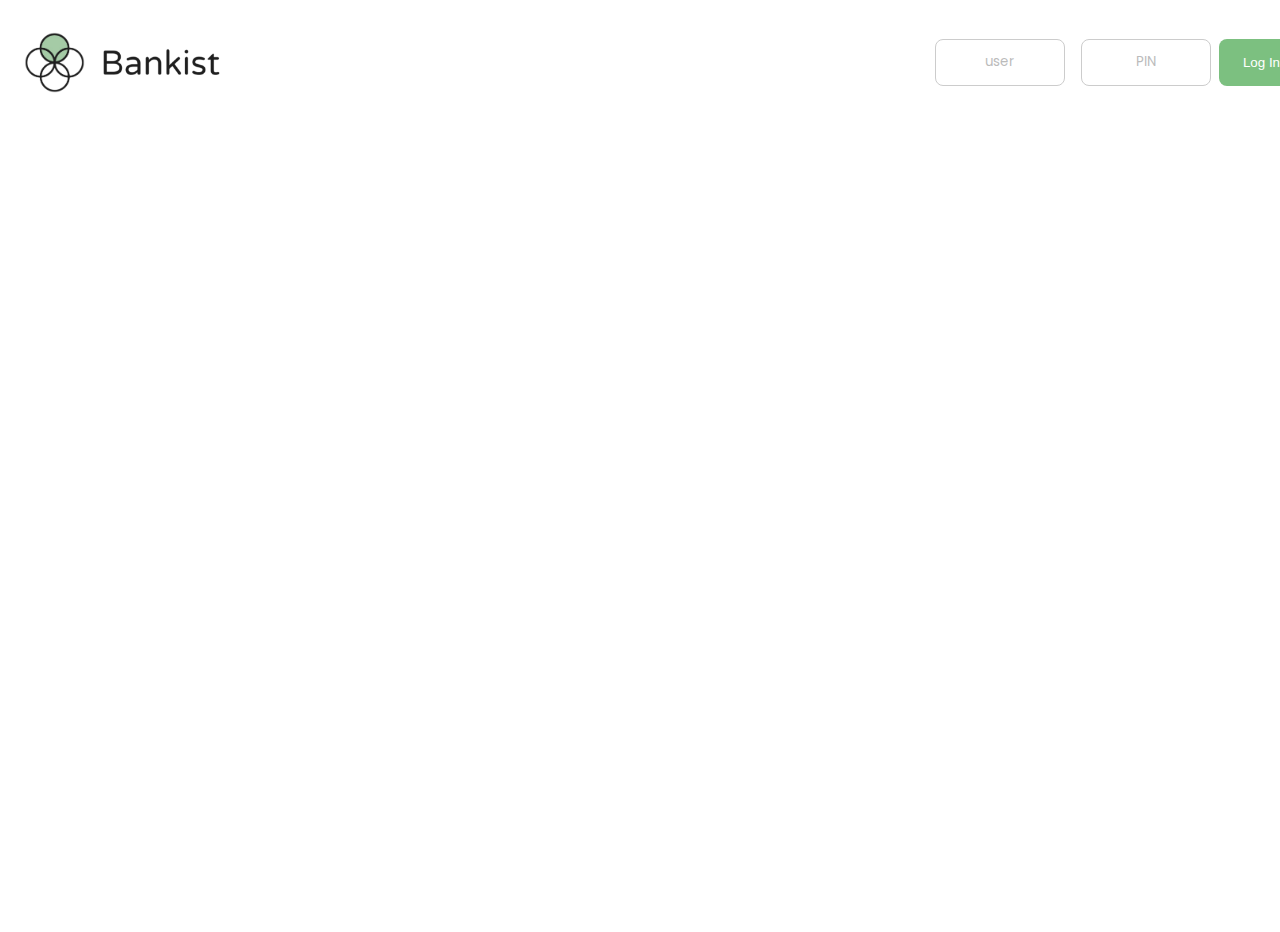
==== index.html @ 5f28fda7 "upload local repository" ====
<!DOCTYPE html>
<html lang="en">

<head>
  <meta charset="UTF-8" />
  <meta name="viewport" content="width=device-width, initial-scale=1.0" />
  <meta http-equiv="X-UA-Compatible" content="ie=edge" />
  <title>Bankist | Log In</title>

  <link rel="shortcut icon" href="./src/img/logo_originals/logo_original_light (2).png" type="image/x-icon">

  <!-- google fonts -->
  <link href="https://fonts.googleapis.com/css?family=Poppins:400,500,600&display=swap" rel="stylesheet" />

  <!-- fontawesome cdn https://cdnjs.com/libraries/font-awesome -->
  <link rel="stylesheet" href="https://cdnjs.cloudflare.com/ajax/libs/font-awesome/6.5.1/css/all.min.css"
    integrity="sha512-DTOQO9RWCH3ppGqcWaEA1BIZOC6xxalwEsw9c2QQeAIftl+Vegovlnee1c9QX4TctnWMn13TZye+giMm8e2LwA=="
    crossorigin="anonymous" referrerpolicy="no-referrer" />

  <link rel="stylesheet" href="./src/css/index.css" />
</head>

<body>
  <!-- TOP NAVIGATION -->
  <nav>
    <div class="logo">
      <img src="./src/img/logo_transparents/logo_transparent_light (2).png" alt="Logo" />
      <img src="./src/img/logo_transparents/logo_transparent_light (3).png" alt="Logo" />
    </div>
    <form class="login">
      <input type="text" placeholder="user" class="login__input login__input--user" />
      <!-- In practice, use type="password" -->
      <input type="password" placeholder="PIN" maxlength="4" class="login__input login__input--pin" />
      <button class="btn btn__login">Log In</button>
      <button class="btn btn__logout login__display">Log Out</button>
    </form>
  </nav>

  <p class="message"></p>

  <main class="app display__hidden">
    <!-- BALANCE -->
    <div class="balance">
      <div>
        <p class="balance__label">Current Balance</p>
        <p class="balance__date">
          As of <span class="date">05/03/2037</span>
        </p>
      </div>
      <p class="balance__value">0000€</p>
    </div>

    <!-- MOVEMENTS -->
    <div class="movements--container">
      <div class="sort">
        <p>Transaction History</p>
        <button class="btn btn__sort"><span>Sort</span><i class="fa-solid fa-up-down"></i></button>
      </div>
      <div class="movements">
        <div class="movements__row">
          <div class="movements__type movements__type--deposit">2 deposit</div>
          <div class="movements__date">3 days ago</div>
          <div class="movements__value">4 000&euro;</div>
        </div>
        <div class="movements__row">
          <div class="movements__type movements__type--withdrawal">
            1 withdrawal
          </div>
          <div class="movements__date">24/01/2037</div>
          <div class="movements__value">-378&euro;</div>
        </div>
      </div>
    </div>

    <!-- SUMMARY -->
    <div class="summary">
      <div class="summary--values">
        <div>
          <p class="summary__label">In</p>
          <p class="summary__value summary__value--in">0000€</p>
        </div>
        <div>
          <p class="summary__label">Out</p>
          <p class="summary__value summary__value--out">0000€</p>
        </div>
        <div>
          <p class="summary__label">Interest</p>
          <p class="summary__value summary__value--interest">0000€</p>
        </div>
      </div>
    </div>

    <div class="operations--container">
      <!-- OPERATION: TRANSFERS -->
      <div class="operation operation--transfer">
        <h2>Transfer Money</h2>
        <form class="form form--transfer">
          <input type="text" class="form__input form__input--to" />
          <input type="number" class="form__input form__input--amount" />
          <button class="form__btn form__btn--transfer">&rarr;</button>
          <label class="form__label">Transfer To</label>
          <label class="form__label">Amount</label>
        </form>
      </div>

      <!-- OPERATION: LOAN -->
      <div class="operation operation--loan">
        <h2>Request a Loan</h2>
        <form class="form form--loan">
          <input type="number" class="form__input form__input--loan-amount" />
          <button class="form__btn form__btn--loan">&rarr;</button>
          <label class="form__label form__label--loan">Amount</label>
        </form>
      </div>

      <!-- OPERATION: CLOSE -->
      <div class="operation operation--close">
        <h2>Close Account</h2>
        <form class="form form--close">
          <input type="text" class="form__input form__input--user" />
          <input type="password" maxlength="6" class="form__input form__input--pin" />
          <button class="form__btn form__btn--close">&rarr;</button>
          <label class="form__label">Confirm User</label>
          <label class="form__label">Confirm PIN</label>
        </form>
      </div>

    </div>
    <!-- LOGOUT TIMER -->
    <p class="logout-timer">
      <i class="fa-regular fa-clock"></i>
      You will be logged out in <span class="timer">05:00</span>
    </p>
  </main>

  <script src="./src/pages/app/index.js"></script>
</body>

</html>
---- src/css/index.css ----
/*
 * Use this CSS to learn some intersting techniques,
 * in case you're wondering how I built the UI.
 * Have fun! 😁
 */

:root {
	--color-primary: hsl(123, 35%, 62%);
	--color-secondary: hsl(158, 32%, 58%);
	--color-tertiary: hsl(205, 56%, 58%);
	--color-primary-darker: hsl(160, 35%, 40%);
	--color-secondary-darker: hsl(158, 42%, 48%);
	--color-tertiary-darker: hsl(205, 56%, 46%);
	--color-danger: hsl(355, 60%, 48%);
	--color-text: hsl(0, 0%, 15%);
	--color-text-muted: hsl(0, 0%, 55%);
}

* {
	margin: 0;
	padding: 0;
	box-sizing: content-box;
}

body {
	height: 100vh;
	width: 100vw;
	padding: 1rem 1.5rem;
	display: flex;
	flex-direction: column;
	align-items: center;
	background-color: #fff;
	font-family: "Poppins", sans-serif;
	color: var(--color-text);
}

nav {
	width: 100%;
	max-width: 1440px;
	display: flex;
	justify-content: space-between;
	align-items: center;
	padding: 1rem 0;
}

.logo {
	display: flex;
	align-items: center;
}

.logo img:first-of-type {
	height: clamp(3rem, 10vw, 3.8rem);
	margin-right: 1rem;
}

.logo img:last-of-type {
	display: none;
}

@media only screen and (min-width: 1024px) {
	.logo img:last-of-type {
		display: block;
		height: clamp(1.5rem, 8vw, 1.8rem);
	}
}

.message {
	margin-top: 1rem;
	font-weight: 500;
}

.login {
	display: flex;
}

.login__input {
	width: clamp(8rem, 10vw, 20rem);
	margin: 0rem 0.5rem;
	border: 1px solid hsl(0, 0%, 80%);
	border-radius: 8px;
	text-align: center;
	font-family: inherit;
	color: inherit;
}

.login__input:focus {
	outline: none;
	border: 2px solid hsl(0, 0%, 55%);
}

.login__input::placeholder {
	color: #bbb;
}

.btn__login,
.btn__logout {
	width: fit-content;
	text-wrap: nowrap;
	padding: 1rem 1.5rem;
	border: none;
	border-radius: 8px;
	font-weight: 500;
	color: #fff;
	cursor: pointer;
	transition: all 0.3s;
}

.btn__login {
	background-color: var(--color-primary);
}

.btn__login:hover {
	background-color: var(--color-primary-darker);
}

.btn__logout {
	background-color: transparent;
	color: var(--color-text);
	margin-right: -1rem;
}

.btn__logout:hover {
	color: var(--color-primary-darker);
}

.login__display {
	display: none;
}

/* MAIN */
.app {
	display: grid;
	grid-template-columns: 3fr 2fr;
	grid-template-rows: repeat(3, auto) auto;
	gap: 2rem;
	width: 100%;
	max-width: 1440px;
	margin: 2rem 0;
	transition: all 0.5s;
}

@media screen and (max-width: 425px) {
	.app {
		display: flex;
		flex-direction: column;
		width: 100%;
	}
}

.display__hidden {
	display: none;
}

.balance {
	display: flex;
	justify-content: space-between;
	grid-column: 1 / span 2;
	margin-bottom: 1rem;
}

.balance__label {
	font-size: 1.35rem;
	font-weight: 500;
}

.balance__date {
	margin-top: 0.5rem;
	font-size: 0.8rem;
	color: var(--color-text-muted);
}

.balance__value {
	font-size: 1.35rem;
	line-height: 5rem;
	font-weight: 500;
}

/* MOVEMENTS */
.sort {
	display: flex;
	align-items: center;
	justify-content: space-between;
	margin-bottom: 1rem;
}

.btn__sort {
	color: var(--color-text);
	background-color: transparent;
}

.btn__sort:hover {
	color: var(--color-primary-darker);
}

.movements {
	background-color: #fbfbfd;
	max-height: 60vh;
	overflow-y: scroll;
}

.movements__row {
	padding-inline: 0 2rem;
	padding-block: 1.5rem;
	display: flex;
	align-items: center;
	border-bottom: 1px solid #ededed;
}

.movements__index {
	text-transform: uppercase;
	font-weight: 500;
	margin-right: 1rem;
}

.movements__type {
	text-transform: uppercase;
	font-size: 0.9rem;
	text-align: center;
	color: #fff;
	border-radius: 8px;
	min-width: 8rem;
}

.movements__date {
	font-size: 0.8rem;
	font-weight: 400;
	padding: 0rem 1rem;
	color: var(--color-text-muted);
}

.movements__type--deposit {
	background-image: linear-gradient(to right, var(--color-primary), var(--color-secondary-darker) 85%);
}

.movements__type--withdrawal {
	background-image: linear-gradient(to right, var(--color-tertiary) 25%, var(--color-tertiary-darker));
}

.movements__value {
	margin-left: auto;
}

/* SUMMARY */
.summary {
	grid-row: 3 / 6;
}

.summary--values {
	display: flex;
	justify-content: space-between;
}

.summary__label {
	font-weight: 500;
	text-transform: uppercase;
	margin-right: 0.8rem;
}

.summary__value {
	margin-right: 2rem;
}

.summary__value--in,
.summary__value--interest {
	color: var(--color-primary-darker);
}

.summary__value--out {
	color: var(--color-tertiary-darker);
}

.btn__sort {
	border: none;
	font-weight: 500;
	cursor: pointer;
	text-wrap: nowrap;
	height: 100%;
	display: flex;
	margin-right: 3rem;
	gap: 0.5rem;
}

/* OPERATIONS */
.operation {
	margin: 1rem 0;
	border-radius: 16px;
	padding: 1rem;
	color: #fff;
}

.operation--transfer {
	background-image: linear-gradient(to top left, var(--color-primary-darker) 35%, var(--color-primary));
}

.operation--loan {
	background-image: linear-gradient(to top left, var(--color-secondary-darker) 5%, var(--color-primary-darker) 75%);
}

.operation--close {
	background-color: #fbfbfd;
	border: 1px solid hsl(0, 0%, 85%);
	color: var(--color-text);
}

h2 {
	margin-bottom: 1.5rem;
	font-weight: 600;
}

.form {
	display: grid;
	gap: 0.5rem;
}

.form.form--transfer,
.form.form--close {
	grid-template-columns: 3fr 3fr 1fr;
}

/* Exceptions for interest */
.form.form--loan {
	display: grid;
	grid-template-columns: 6fr 1fr;
	gap: 0.5rem;
}
/* End exceptions */

.form__input {
	/* substract the padding from the total width */
	width: calc(100% - 2rem);
	border: none;
	background-color: rgba(225, 225, 225, 0.35);
	font-family: inherit;
	text-align: center;
	color: var(--color-text);
	padding: 0.5rem 1rem;
	border-radius: 8px;
	transition: all 0.3s;
}

.form__input:focus {
	outline: none;
	background-color: hsla(0, 0%, 100%, 0.8);
}

.form__btn {
	border: none;
	border-radius: 8px;
	background-color: hsl(0, 0%, 100%);
	cursor: pointer;
	transition: all 0.3s;
}

.form__btn:focus,
.form__btn:hover {
	outline: none;
	background-color: hsl(0, 0%, 100%);
	color: #438973;
}

.form__btn--close {
	background-color: hsl(0, 0%, 92%);
}

.form__btn--close:hover {
	border: 1px solid var(--color-danger);
	background-color: var(--color-danger);
	color: #f1f1f1;
}

.logout-timer {
	height: max-content;
	text-align: end;
	font-size: 0.8rem;
	color: var(--color-text-muted);
}

.timer {
	font-weight: 600;
}
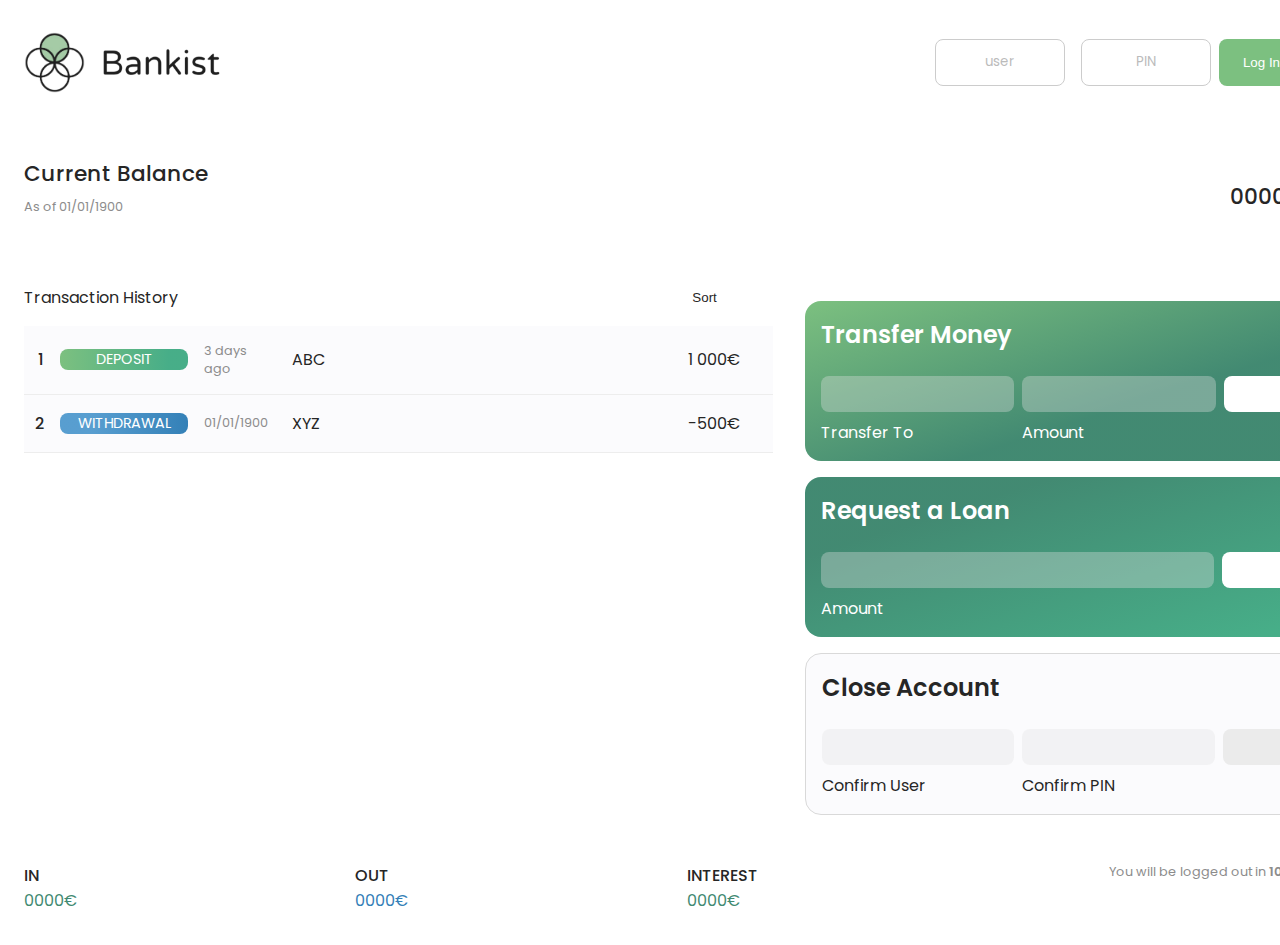
==== commit ef79dc74: "add descriptions to the transactions/movements list" ====
--- a/index.html
+++ b/index.html
@@ -38,13 +38,14 @@
 
   <p class="message"></p>
 
-  <main class="app display__hidden">
+  <main class="app">
+    <!-- <main class="app display__hidden"> -->
     <!-- BALANCE -->
     <div class="balance">
       <div>
         <p class="balance__label">Current Balance</p>
         <p class="balance__date">
-          As of <span class="date">05/03/2037</span>
+          As of <span class="date">01/01/1900</span>
         </p>
       </div>
       <p class="balance__value">0000€</p>
@@ -58,16 +59,20 @@
       </div>
       <div class="movements">
         <div class="movements__row">
-          <div class="movements__type movements__type--deposit">2 deposit</div>
+          <div class="movements__index"><span>1</span></div>
+          <div class="movements__type movements__type--deposit">deposit</div>
           <div class="movements__date">3 days ago</div>
-          <div class="movements__value">4 000&euro;</div>
+          <div class="movements__description">ABC</div>
+          <div class="movements__value">1 000&euro;</div>
         </div>
         <div class="movements__row">
+          <div class="movements__index"><span>2</span></div>
           <div class="movements__type movements__type--withdrawal">
-            1 withdrawal
+            withdrawal
           </div>
-          <div class="movements__date">24/01/2037</div>
-          <div class="movements__value">-378&euro;</div>
+          <div class="movements__date">01/01/1900</div>
+          <div class="movements__description">XYZ</div>
+          <div class="movements__value">-500&euro;</div>
         </div>
       </div>
     </div>
@@ -97,7 +102,7 @@
         <form class="form form--transfer">
           <input type="text" class="form__input form__input--to" />
           <input type="number" class="form__input form__input--amount" />
-          <button class="form__btn form__btn--transfer">&rarr;</button>
+          <button class="form__btn form__btn--transfer"><i class="fa-solid fa-right-long"></i></button>
           <label class="form__label">Transfer To</label>
           <label class="form__label">Amount</label>
         </form>
@@ -108,7 +113,7 @@
         <h2>Request a Loan</h2>
         <form class="form form--loan">
           <input type="number" class="form__input form__input--loan-amount" />
-          <button class="form__btn form__btn--loan">&rarr;</button>
+          <button class="form__btn form__btn--loan"><i class="fa-solid fa-right-long"></i></button>
           <label class="form__label form__label--loan">Amount</label>
         </form>
       </div>
@@ -119,7 +124,7 @@
         <form class="form form--close">
           <input type="text" class="form__input form__input--user" />
           <input type="password" maxlength="6" class="form__input form__input--pin" />
-          <button class="form__btn form__btn--close">&rarr;</button>
+          <button class="form__btn form__btn--close"><i class="fa-solid fa-right-long"></i></button>
           <label class="form__label">Confirm User</label>
           <label class="form__label">Confirm PIN</label>
         </form>
@@ -129,7 +134,7 @@
     <!-- LOGOUT TIMER -->
     <p class="logout-timer">
       <i class="fa-regular fa-clock"></i>
-      You will be logged out in <span class="timer">05:00</span>
+      You will be logged out in <span class="timer">10:00</span>
     </p>
   </main>
 
--- a/src/css/index.css
+++ b/src/css/index.css
@@ -200,16 +200,19 @@
 
 .movements__row {
 	padding-inline: 0 2rem;
-	padding-block: 1.5rem;
-	display: flex;
-	align-items: center;
+	padding-block: 1rem;
+	display: flex;
+	align-items: center;
+	justify-content: space-between;
 	border-bottom: 1px solid #ededed;
 }
 
 .movements__index {
 	text-transform: uppercase;
 	font-weight: 500;
-	margin-right: 1rem;
+	width: 2rem;
+	text-align: center;
+	margin-right: 0.25rem;
 }
 
 .movements__type {
@@ -225,6 +228,7 @@
 	font-size: 0.8rem;
 	font-weight: 400;
 	padding: 0rem 1rem;
+	width: 4.5rem;
 	color: var(--color-text-muted);
 }
 
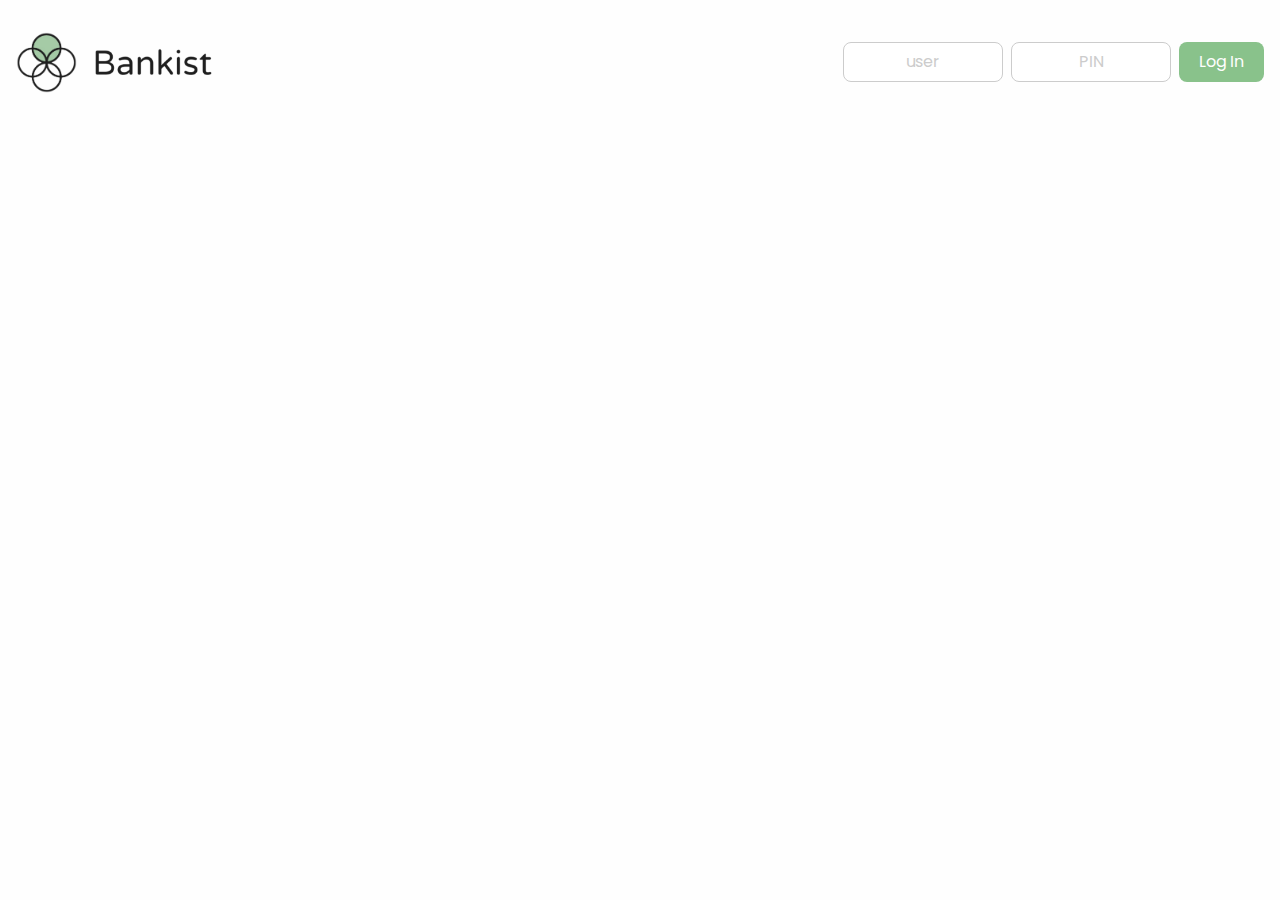
==== commit b057531c: "add responsive design and make small ui changes" ====
--- a/index.html
+++ b/index.html
@@ -17,6 +17,8 @@
     integrity="sha512-DTOQO9RWCH3ppGqcWaEA1BIZOC6xxalwEsw9c2QQeAIftl+Vegovlnee1c9QX4TctnWMn13TZye+giMm8e2LwA=="
     crossorigin="anonymous" referrerpolicy="no-referrer" />
 
+  <link rel="stylesheet" href="./src/css/css_reset.css">
+
   <link rel="stylesheet" href="./src/css/index.css" />
 </head>
 
@@ -24,6 +26,7 @@
   <!-- TOP NAVIGATION -->
   <nav>
     <div class="logo">
+      <img src="./src/img/logo_transparents/logo_transparent_light (1).png" alt="Logo" />
       <img src="./src/img/logo_transparents/logo_transparent_light (2).png" alt="Logo" />
       <img src="./src/img/logo_transparents/logo_transparent_light (3).png" alt="Logo" />
     </div>
@@ -32,14 +35,13 @@
       <!-- In practice, use type="password" -->
       <input type="password" placeholder="PIN" maxlength="4" class="login__input login__input--pin" />
       <button class="btn btn__login">Log In</button>
-      <button class="btn btn__logout login__display">Log Out</button>
+      <button class="btn btn__logout display__hidden">Log Out</button>
     </form>
   </nav>
 
   <p class="message"></p>
 
-  <main class="app">
-    <!-- <main class="app display__hidden"> -->
+  <main class="app display__hidden">
     <!-- BALANCE -->
     <div class="balance">
       <div>
@@ -60,19 +62,21 @@
       <div class="movements">
         <div class="movements__row">
           <div class="movements__index"><span>1</span></div>
-          <div class="movements__type movements__type--deposit">deposit</div>
-          <div class="movements__date">3 days ago</div>
-          <div class="movements__description">ABC</div>
-          <div class="movements__value">1 000&euro;</div>
+          <div class="movements__type movements__type--deposit">+</div>
+          <div>
+            <div class="movements__date">3 days ago</div>
+            <div class="movements__description">ABC</div>
+          </div>
+          <div class="movements__value">1 000 &euro;</div>
         </div>
         <div class="movements__row">
           <div class="movements__index"><span>2</span></div>
-          <div class="movements__type movements__type--withdrawal">
-            withdrawal
+          <div class="movements__type movements__type--withdrawal">-</div>
+          <div>
+            <div class="movements__date">01/01/1900</div>
+            <div class="movements__description">XYZ</div>
           </div>
-          <div class="movements__date">01/01/1900</div>
-          <div class="movements__description">XYZ</div>
-          <div class="movements__value">-500&euro;</div>
+          <div class="movements__value">-500 &euro;</div>
         </div>
       </div>
     </div>
@@ -95,42 +99,44 @@
       </div>
     </div>
 
+    <!-- OPERATIONS -->
     <div class="operations--container">
       <!-- OPERATION: TRANSFERS -->
       <div class="operation operation--transfer">
-        <h2>Transfer Money</h2>
+        <h3>Transfer Money</h3>
         <form class="form form--transfer">
+          <label class="form__label">Transfer To</label>
           <input type="text" class="form__input form__input--to" />
+          <label class="form__label">Amount</label>
           <input type="number" class="form__input form__input--amount" />
           <button class="form__btn form__btn--transfer"><i class="fa-solid fa-right-long"></i></button>
-          <label class="form__label">Transfer To</label>
-          <label class="form__label">Amount</label>
         </form>
       </div>
 
       <!-- OPERATION: LOAN -->
       <div class="operation operation--loan">
-        <h2>Request a Loan</h2>
+        <h3>Request a Loan</h3>
         <form class="form form--loan">
+          <label class="form__label form__label--loan">Amount</label>
           <input type="number" class="form__input form__input--loan-amount" />
           <button class="form__btn form__btn--loan"><i class="fa-solid fa-right-long"></i></button>
-          <label class="form__label form__label--loan">Amount</label>
         </form>
       </div>
 
       <!-- OPERATION: CLOSE -->
       <div class="operation operation--close">
-        <h2>Close Account</h2>
+        <h3>Close Account</h3>
         <form class="form form--close">
+          <label class="form__label">Confirm User</label>
           <input type="text" class="form__input form__input--user" />
+          <label class="form__label">Confirm PIN</label>
           <input type="password" maxlength="6" class="form__input form__input--pin" />
           <button class="form__btn form__btn--close"><i class="fa-solid fa-right-long"></i></button>
-          <label class="form__label">Confirm User</label>
-          <label class="form__label">Confirm PIN</label>
         </form>
       </div>
 
     </div>
+
     <!-- LOGOUT TIMER -->
     <p class="logout-timer">
       <i class="fa-regular fa-clock"></i>
--- a/src/css/index.css
+++ b/src/css/index.css
@@ -5,33 +5,27 @@
  */
 
 :root {
-	--color-primary: hsl(123, 35%, 62%);
-	--color-secondary: hsl(158, 32%, 58%);
-	--color-tertiary: hsl(205, 56%, 58%);
-	--color-primary-darker: hsl(160, 35%, 40%);
-	--color-secondary-darker: hsl(158, 42%, 48%);
-	--color-tertiary-darker: hsl(205, 56%, 46%);
-	--color-danger: hsl(355, 60%, 48%);
+	--color-primary: hsl(122, 32%, 65%);
+	--color-secondary: hsl(156, 32%, 58%);
+	--color-primary-darker: hsl(162, 25%, 42%);
+	--color-secondary-darker: hsl(156, 38%, 48%);
+	--color-danger: hsl(352, 46%, 52%);
 	--color-text: hsl(0, 0%, 15%);
 	--color-text-muted: hsl(0, 0%, 55%);
 }
 
-* {
-	margin: 0;
-	padding: 0;
-	box-sizing: content-box;
-}
 
 body {
 	height: 100vh;
 	width: 100vw;
-	padding: 1rem 1.5rem;
+	padding: 1rem 1rem;
 	display: flex;
 	flex-direction: column;
 	align-items: center;
 	background-color: #fff;
 	font-family: "Poppins", sans-serif;
 	color: var(--color-text);
+	background-color: #fefefe;
 }
 
 nav {
@@ -48,34 +42,26 @@
 	align-items: center;
 }
 
-.logo img:first-of-type {
+.logo img:nth-child(1) {
+	display: none;
+}
+
+.logo img:nth-child(2) {
 	height: clamp(3rem, 10vw, 3.8rem);
 	margin-right: 1rem;
 }
 
-.logo img:last-of-type {
+.logo img:nth-child(3) {
 	display: none;
 }
 
-@media only screen and (min-width: 1024px) {
-	.logo img:last-of-type {
-		display: block;
-		height: clamp(1.5rem, 8vw, 1.8rem);
-	}
-}
-
-.message {
-	margin-top: 1rem;
-	font-weight: 500;
-}
-
 .login {
 	display: flex;
 }
 
 .login__input {
-	width: clamp(8rem, 10vw, 20rem);
-	margin: 0rem 0.5rem;
+	width: clamp(10rem, 10vw, 20rem);
+	margin-right: 0.5rem;
 	border: 1px solid hsl(0, 0%, 80%);
 	border-radius: 8px;
 	text-align: center;
@@ -89,20 +75,19 @@
 }
 
 .login__input::placeholder {
-	color: #bbb;
+	color: hsl(0, 0%, 80%);
 }
 
 .btn__login,
 .btn__logout {
-	width: fit-content;
+	width: 100%;
 	text-wrap: nowrap;
-	padding: 1rem 1.5rem;
+	padding: 0.5rem 1.25rem;
 	border: none;
 	border-radius: 8px;
-	font-weight: 500;
-	color: #fff;
+	color: #fefefe;
 	cursor: pointer;
-	transition: all 0.3s;
+	transition: all 0.3s ease-in-out;
 }
 
 .btn__login {
@@ -123,8 +108,52 @@
 	color: var(--color-primary-darker);
 }
 
-.login__display {
-	display: none;
+.message {
+	margin-top: 1rem;
+	font-weight: 500;
+}
+
+@media only screen and (max-width: 600px) {
+	nav {
+		display: flex;
+		flex-direction: column;
+		align-items: center;
+	}
+
+	.logo img:nth-child(1) {
+		display: block;
+		height: 6.5rem;
+		margin-bottom: 2rem;
+	}
+
+	.logo img:nth-child(2) {
+		display: none;
+	}
+	
+	form {
+		width: 100%;
+		display: flex;
+		gap: 0.75rem;
+		flex-direction: column;
+		align-items: center;
+	}
+
+	.login__input {
+		width: 100%;
+		padding: 0.5rem 0rem;
+		margin: 0;
+	}
+
+	.btn__logout {
+	margin-right: 0rem;
+	}
+}
+
+@media only screen and (min-width: 1024px) {
+	.logo img:last-of-type {
+		display: block;
+		height: clamp(1.5rem, 8vw, 1.8rem);
+	}
 }
 
 /* MAIN */
@@ -139,7 +168,7 @@
 	transition: all 0.5s;
 }
 
-@media screen and (max-width: 425px) {
+@media screen and (max-width: 600px) {
 	.app {
 		display: flex;
 		flex-direction: column;
@@ -159,7 +188,7 @@
 }
 
 .balance__label {
-	font-size: 1.35rem;
+	font-size: 1.2rem;
 	font-weight: 500;
 }
 
@@ -170,8 +199,7 @@
 }
 
 .balance__value {
-	font-size: 1.35rem;
-	line-height: 5rem;
+	font-size: 1.2rem;
 	font-weight: 500;
 }
 
@@ -184,8 +212,12 @@
 }
 
 .btn__sort {
-	color: var(--color-text);
+	border: none;
 	background-color: transparent;
+	display: flex;
+	align-items: center;
+	gap: 0.5rem;
+	cursor: pointer;
 }
 
 .btn__sort:hover {
@@ -193,8 +225,8 @@
 }
 
 .movements {
-	background-color: #fbfbfd;
-	max-height: 60vh;
+	background-color: #fefefe;
+	max-height: 70vh;
 	overflow-y: scroll;
 }
 
@@ -210,6 +242,7 @@
 .movements__index {
 	text-transform: uppercase;
 	font-weight: 500;
+	font-size: 0.9rem;
 	width: 2rem;
 	text-align: center;
 	margin-right: 0.25rem;
@@ -219,29 +252,38 @@
 	text-transform: uppercase;
 	font-size: 0.9rem;
 	text-align: center;
-	color: #fff;
-	border-radius: 8px;
-	min-width: 8rem;
+	color: #fefefe;
+	border-radius: 50%;
+	height: 1.5rem;
+	line-height: 1.5rem;
+	aspect-ratio: 1;
+	margin-right: 1rem;
+}
+
+.movements__type--deposit {
+	background-image: linear-gradient(to right, var(--color-primary), var(--color-primary));
+}
+
+.movements__type--withdrawal {
+	background-image: linear-gradient(to right, var(--color-danger), var(--color-danger));
+	/* background-image: linear-gradient(to right, var(--color-tertiary) 25%, var(--color-tertiary-darker)); */
 }
 
 .movements__date {
 	font-size: 0.8rem;
 	font-weight: 400;
-	padding: 0rem 1rem;
-	width: 4.5rem;
 	color: var(--color-text-muted);
-}
-
-.movements__type--deposit {
-	background-image: linear-gradient(to right, var(--color-primary), var(--color-secondary-darker) 85%);
-}
-
-.movements__type--withdrawal {
-	background-image: linear-gradient(to right, var(--color-tertiary) 25%, var(--color-tertiary-darker));
 }
 
 .movements__value {
 	margin-left: auto;
+	font-weight: 500;
+}
+
+@media screen and (max-width: 600px) {
+	.movements__type {
+		display: none;
+	}
 }
 
 /* SUMMARY */
@@ -270,18 +312,7 @@
 }
 
 .summary__value--out {
-	color: var(--color-tertiary-darker);
-}
-
-.btn__sort {
-	border: none;
-	font-weight: 500;
-	cursor: pointer;
-	text-wrap: nowrap;
-	height: 100%;
-	display: flex;
-	margin-right: 3rem;
-	gap: 0.5rem;
+	color: var(--color-danger);
 }
 
 /* OPERATIONS */
@@ -293,11 +324,11 @@
 }
 
 .operation--transfer {
-	background-image: linear-gradient(to top left, var(--color-primary-darker) 35%, var(--color-primary));
+	background-image: linear-gradient(to top left, var(--color-primary-darker) 35%, var(--color-primary) 100%);
 }
 
 .operation--loan {
-	background-image: linear-gradient(to top left, var(--color-secondary-darker) 5%, var(--color-primary-darker) 75%);
+	background-image: linear-gradient(to top left, var(--color-secondary-darker) 15%, var(--color-primary-darker) 85%);
 }
 
 .operation--close {
@@ -306,8 +337,8 @@
 	color: var(--color-text);
 }
 
-h2 {
-	margin-bottom: 1.5rem;
+h3 {
+	margin-bottom: 1.25rem;
 	font-weight: 600;
 }
 
@@ -318,33 +349,35 @@
 
 .form.form--transfer,
 .form.form--close {
-	grid-template-columns: 3fr 3fr 1fr;
+	grid-template-columns: 1fr 1fr;
+	grid-template-rows: repeat(1fr, 3);
+	/* grid-template-columns: 3fr 3fr 1fr; */
 }
 
 /* Exceptions for interest */
 .form.form--loan {
 	display: grid;
-	grid-template-columns: 6fr 1fr;
+	grid-template-columns: 1fr 1fr;
+	/* grid-template-columns: 6fr 1fr; */
 	gap: 0.5rem;
 }
 /* End exceptions */
 
 .form__input {
 	/* substract the padding from the total width */
-	width: calc(100% - 2rem);
+	/* width: calc(100% - 2rem); */
+	width: 100%;
 	border: none;
-	background-color: rgba(225, 225, 225, 0.35);
+	background-color: rgba(225, 225, 225, 0.75);
 	font-family: inherit;
-	text-align: center;
 	color: var(--color-text);
 	padding: 0.5rem 1rem;
 	border-radius: 8px;
-	transition: all 0.3s;
 }
 
 .form__input:focus {
 	outline: none;
-	background-color: hsla(0, 0%, 100%, 0.8);
+	background-color: hsla(0, 0%, 100%, 1);
 }
 
 .form__btn {
@@ -352,7 +385,8 @@
 	border-radius: 8px;
 	background-color: hsl(0, 0%, 100%);
 	cursor: pointer;
-	transition: all 0.3s;
+	padding: 0.5rem 1rem;
+	grid-column: span 2;
 }
 
 .form__btn:focus,
@@ -367,7 +401,6 @@
 }
 
 .form__btn--close:hover {
-	border: 1px solid var(--color-danger);
 	background-color: var(--color-danger);
 	color: #f1f1f1;
 }
@@ -381,4 +414,4 @@
 
 .timer {
 	font-weight: 600;
-}
+}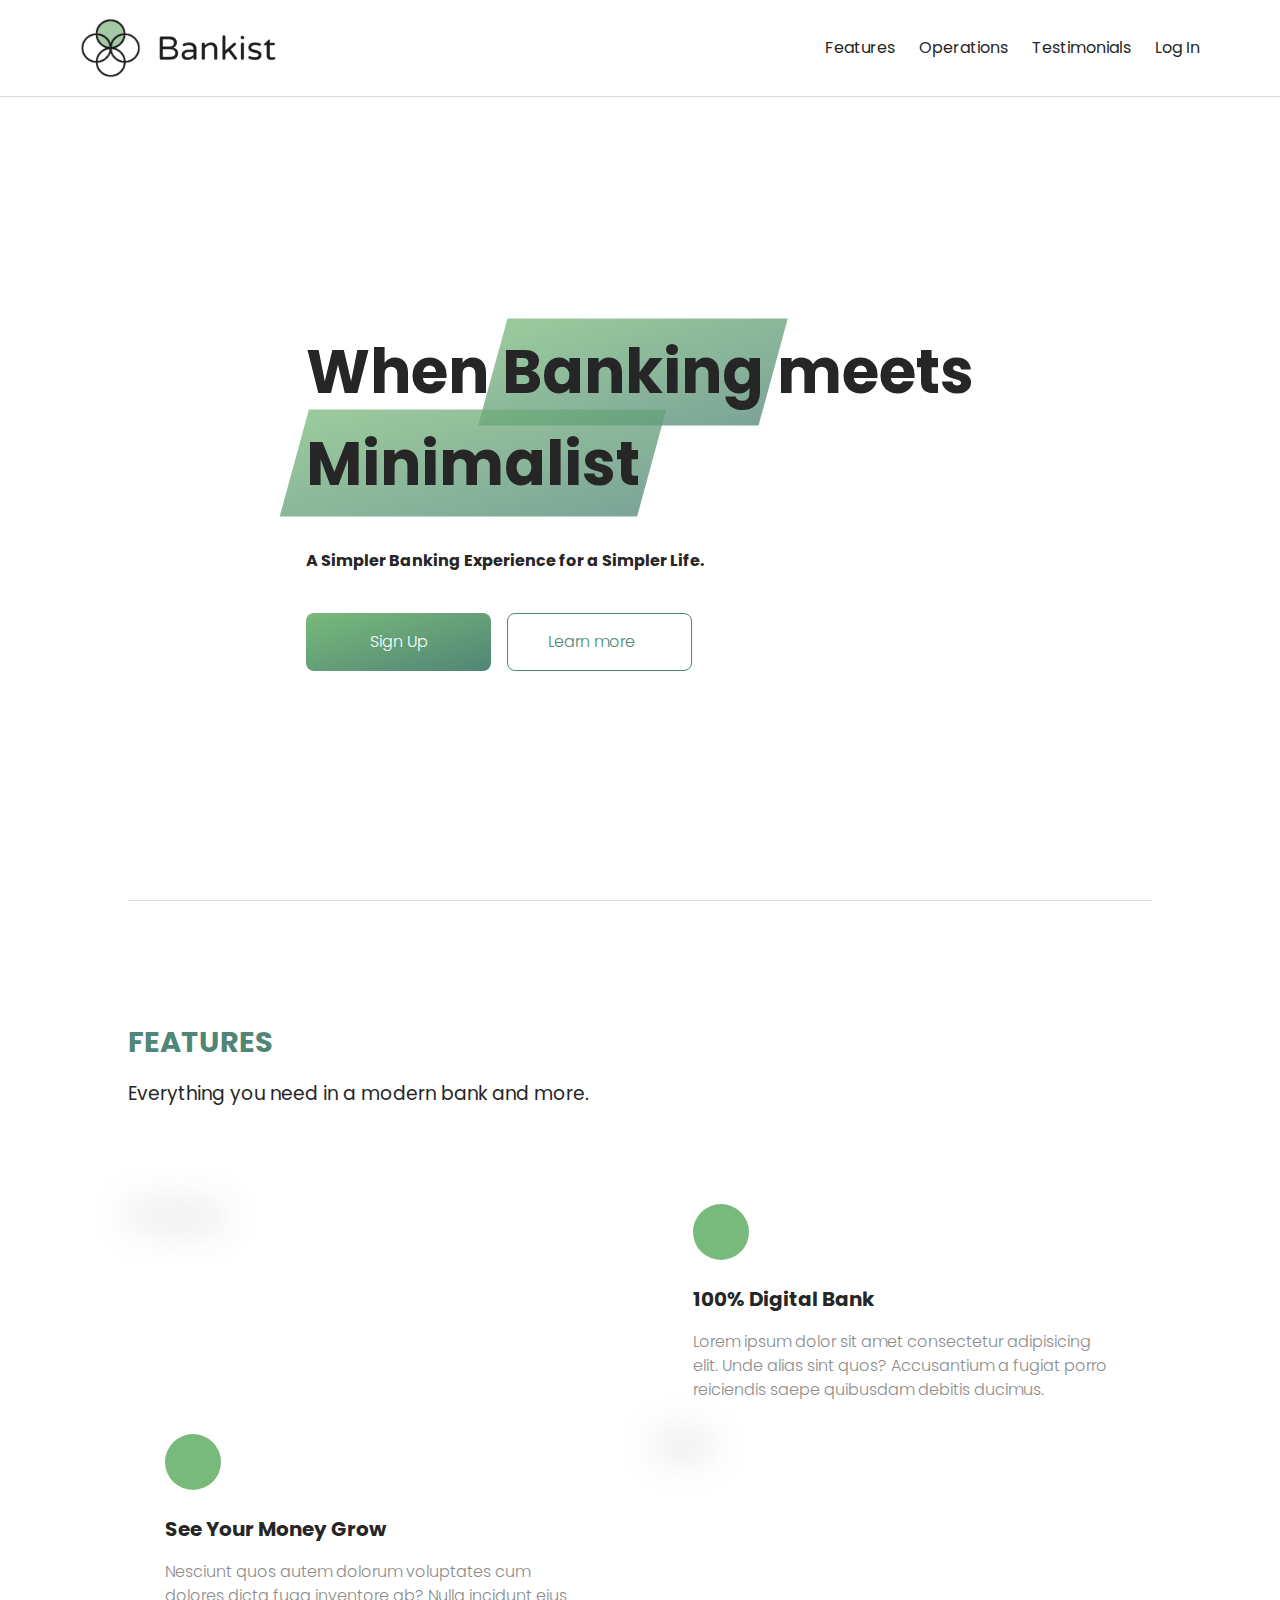
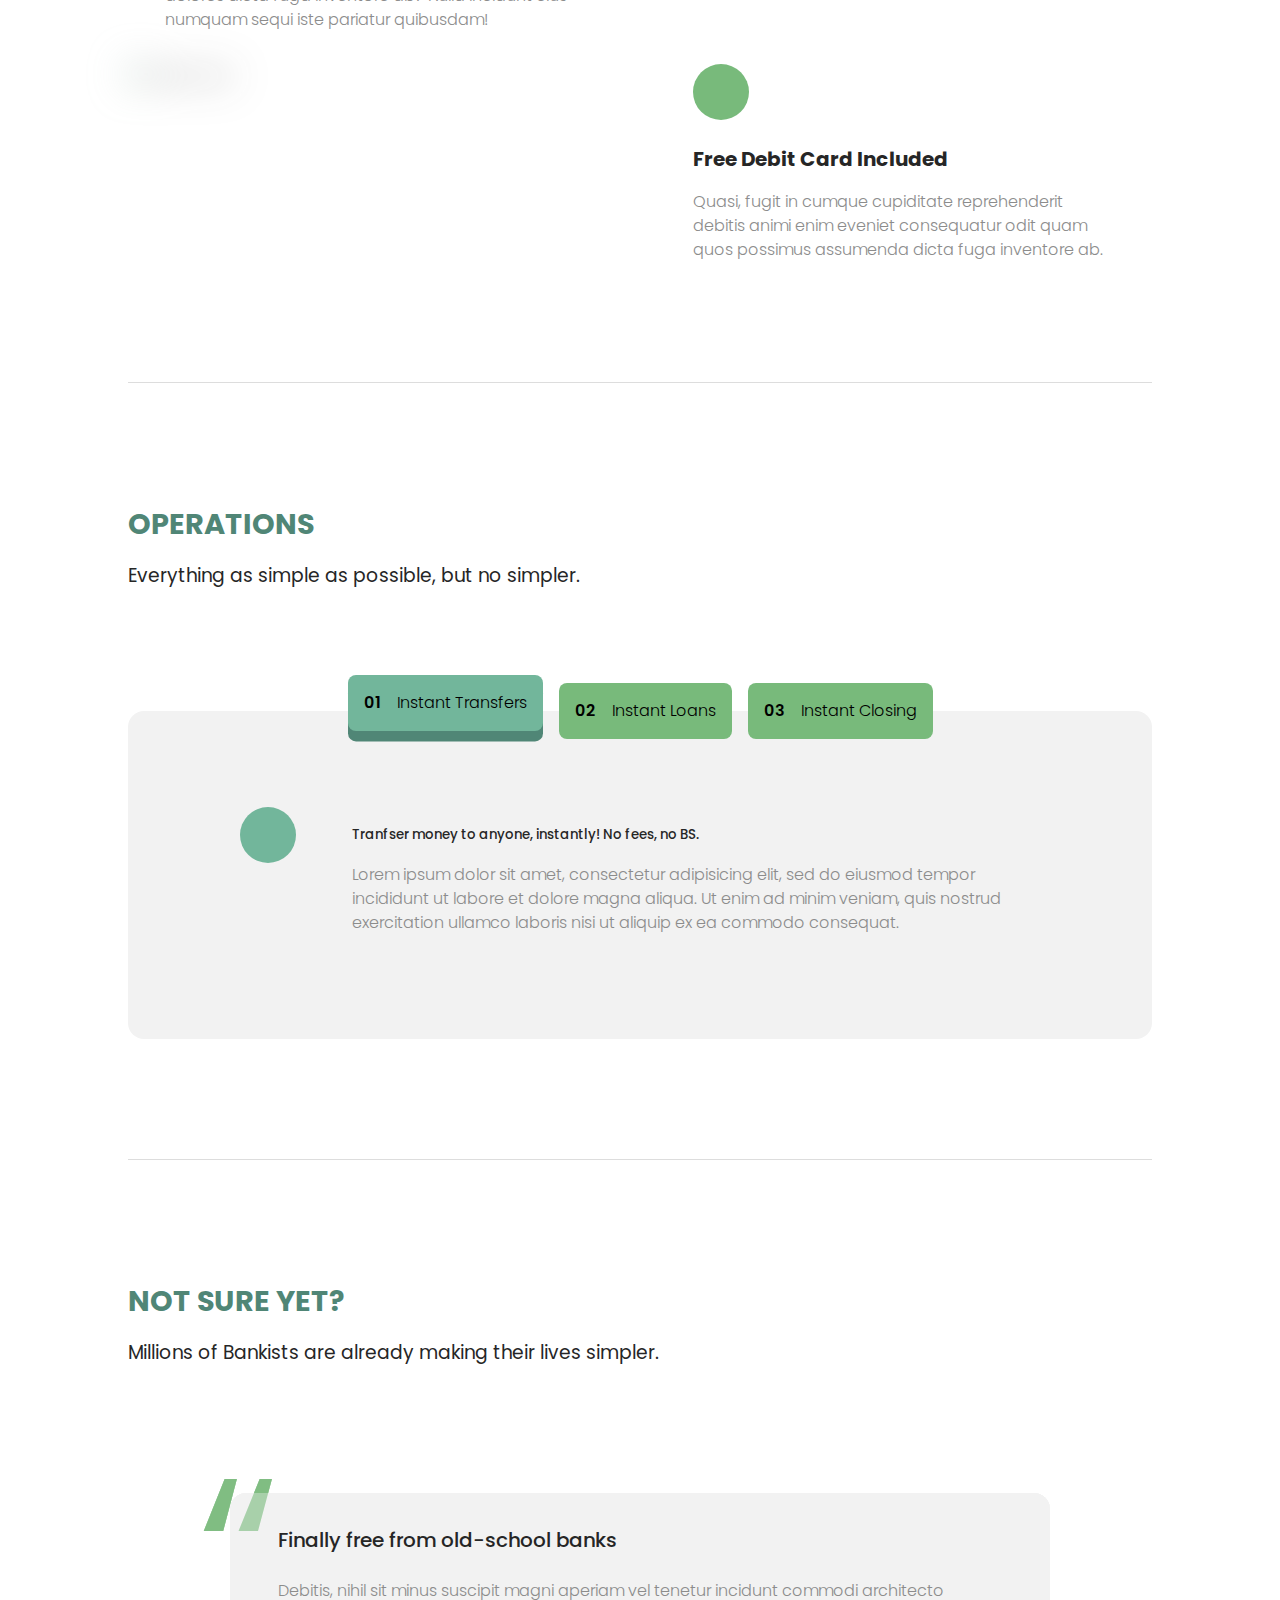
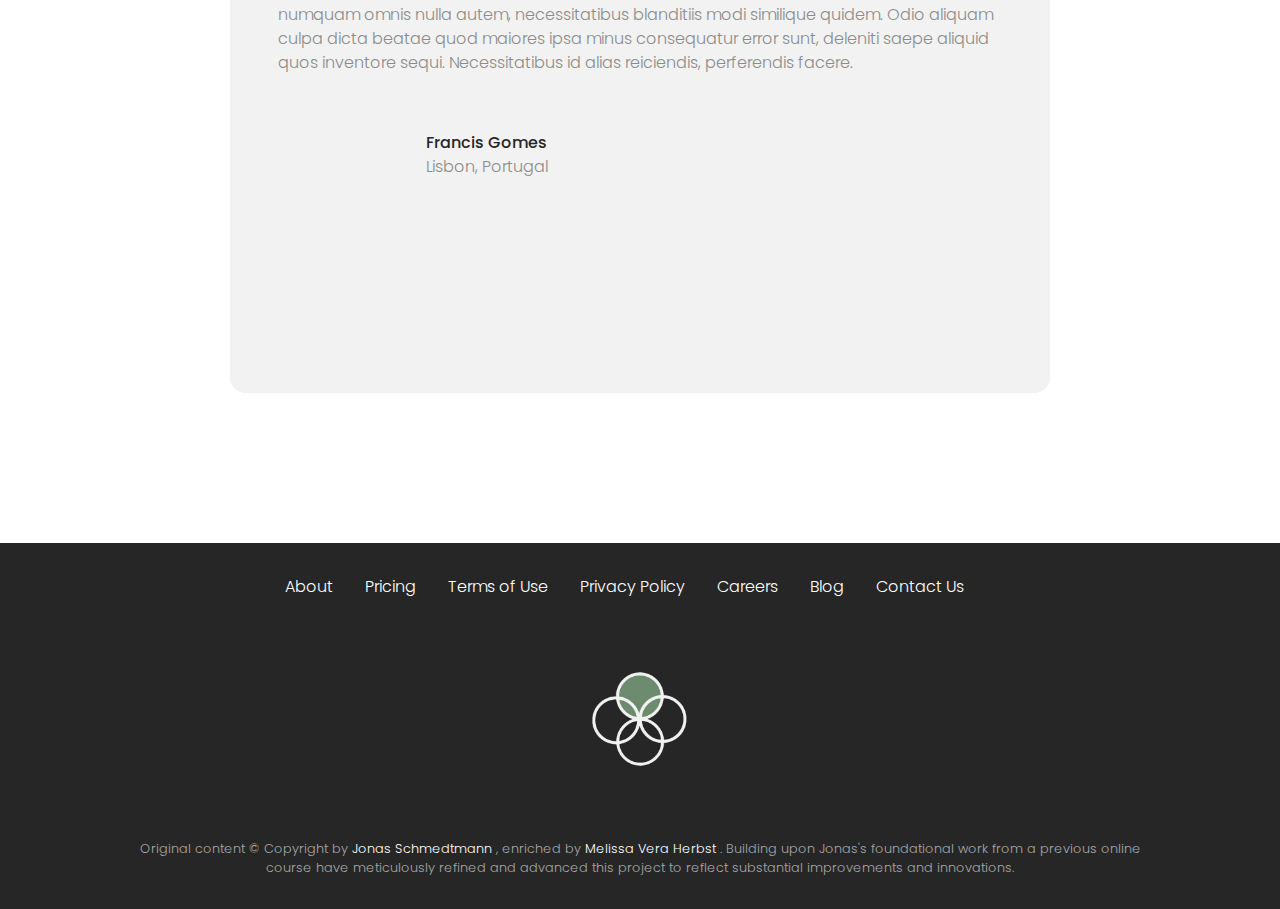
==== commit c31505db: "move files and update styling of a few ui components" ====
--- a/index.html
+++ b/index.html
@@ -5,146 +5,316 @@
   <meta charset="UTF-8" />
   <meta name="viewport" content="width=device-width, initial-scale=1.0" />
   <meta http-equiv="X-UA-Compatible" content="ie=edge" />
-  <title>Bankist | Log In</title>
-
-  <link rel="shortcut icon" href="./src/img/logo_originals/logo_original_light (2).png" type="image/x-icon">
-
-  <!-- google fonts -->
-  <link href="https://fonts.googleapis.com/css?family=Poppins:400,500,600&display=swap" rel="stylesheet" />
-
-  <!-- fontawesome cdn https://cdnjs.com/libraries/font-awesome -->
+  <link rel="shortcut icon" type="image/png" href="img/icon.png" />
+
+  <link href="https://fonts.googleapis.com/css?family=Poppins:300,400,500,600&display=swap" rel="stylesheet" />
+
   <link rel="stylesheet" href="https://cdnjs.cloudflare.com/ajax/libs/font-awesome/6.5.1/css/all.min.css"
     integrity="sha512-DTOQO9RWCH3ppGqcWaEA1BIZOC6xxalwEsw9c2QQeAIftl+Vegovlnee1c9QX4TctnWMn13TZye+giMm8e2LwA=="
     crossorigin="anonymous" referrerpolicy="no-referrer" />
 
-  <link rel="stylesheet" href="./src/css/css_reset.css">
-
-  <link rel="stylesheet" href="./src/css/index.css" />
+  <link rel="stylesheet" href="/src/css/css_reset.css">
+
+  <link rel="stylesheet" href="/src/css/index.css" />
+
+  <title>Bankist | Home</title>
 </head>
 
 <body>
-  <!-- TOP NAVIGATION -->
-  <nav>
-    <div class="logo">
-      <img src="./src/img/logo_transparents/logo_transparent_light (1).png" alt="Logo" />
-      <img src="./src/img/logo_transparents/logo_transparent_light (2).png" alt="Logo" />
-      <img src="./src/img/logo_transparents/logo_transparent_light (3).png" alt="Logo" />
-    </div>
-    <form class="login">
-      <input type="text" placeholder="user" class="login__input login__input--user" />
-      <!-- In practice, use type="password" -->
-      <input type="password" placeholder="PIN" maxlength="4" class="login__input login__input--pin" />
-      <button class="btn btn__login">Log In</button>
-      <button class="btn btn__logout display__hidden">Log Out</button>
+  <header class="header">
+    <nav class="nav">
+      <div class="header__logo">
+        <img src="src/img/logo_transparents/logo_transparent_light (2).png" alt="logo" class="nav__logo" />
+        <img src="src/img/logo_transparents/logo_transparent_light (3).png" alt="logo" class="nav__logo" />
+      </div>
+      <div class="nav__list--container">
+        <ul class="nav__list">
+          <li class="nav__item">
+            <a class="nav__link" href="#section--1">Features</a>
+          </li>
+          <li class="nav__item">
+            <a class="nav__link" href="#section--2">Operations</a>
+          </li>
+          <li class="nav__item">
+            <a class="nav__link" href="#section--3">Testimonials</a>
+          </li>
+        </ul>
+        <a class="nav__item nav__link" href="src/pages/app/app.html">Log In</a>
+      </div>
+    </nav>
+
+    <div class="hero">
+      <h1>
+        When
+        <!-- Green highlight effect -->
+        <span class="highlight">Banking</span>
+        meets<br />
+        <span class="highlight">Minimalist</span>
+      </h1>
+      <h4>A Simpler Banking Experience for a Simpler Life.</h4>
+      <span>
+        <button class="btn btn--show-modal">Sign Up</button>
+        <button class="btn btn--text btn--scroll-to">Learn more
+          <i class="fa-solid fa-arrow-down"></i>
+        </button>
+      </span>
+    </div>
+  </header>
+
+  <section class="section" id="section--1">
+    <div class="section__title">
+      <h2 class="section__description">Features</h2>
+      <h3 class="section__header">
+        Everything you need in a modern bank and more.
+      </h3>
+    </div>
+
+    <div class="features">
+      <img src="src/img/home/features/digital-lazy.png" data-src="src/img/home/features/digital.png" alt="Computer"
+        class="features__img lazy-img" />
+      <div class="features__feature">
+        <div class="features__icon">
+          <i class="fa-solid fa-desktop"></i>
+        </div>
+        <h5 class="features__header">100% Digital Bank</h5>
+        <p>
+          Lorem ipsum dolor sit amet consectetur adipisicing elit. Unde alias
+          sint quos? Accusantium a fugiat porro reiciendis saepe quibusdam
+          debitis ducimus.
+        </p>
+      </div>
+
+      <div class="features__feature">
+        <div class="features__icon">
+          <i class="fa-solid fa-money-bill-trend-up"></i>
+        </div>
+        <h5 class="features__header">See Your Money Grow</h5>
+        <p>
+          Nesciunt quos autem dolorum voluptates cum dolores dicta fuga
+          inventore ab? Nulla incidunt eius numquam sequi iste pariatur
+          quibusdam!
+        </p>
+      </div>
+      <img src="src/img/home/features/grow-lazy.png" data-src="src/img/home/features/grow.png" alt="Plant"
+        class="features__img lazy-img" />
+      <img src="src/img/home/features/card-lazy.png" data-src="src/img/home/features/card.png" alt="Credit card"
+        class="features__img lazy-img" />
+      <div class="features__feature">
+        <div class="features__icon">
+          <i class="fa-regular fa-credit-card"></i>
+        </div>
+        <h5 class="features__header">Free Debit Card Included</h5>
+        <p>
+          Quasi, fugit in cumque cupiditate reprehenderit debitis animi enim
+          eveniet consequatur odit quam quos possimus assumenda dicta fuga
+          inventore ab.
+        </p>
+      </div>
+    </div>
+  </section>
+
+  <!-- OPERATIONS/TABS -->
+  <section class="section" id="section--2">
+    <div class="section__title">
+      <h2 class="section__description">Operations</h2>
+      <h3 class="section__header">
+        Everything as simple as possible, but no simpler.
+      </h3>
+    </div>
+
+    <div class="operations">
+      <div class="operations__tab--container">
+        <button class="operations__tab operations__tab--1 operations__tab--active" data-tab="1">
+          <span>01</span>Instant Transfers
+        </button>
+        <button class="operations__tab operations__tab--2" data-tab="2">
+          <span>02</span>Instant Loans
+        </button>
+        <button class="operations__tab operations__tab--3" data-tab="3">
+          <span>03</span>Instant Closing
+        </button>
+      </div>
+      <div class="operations__content operations__content--1 operations__content--active">
+        <div class="operations__icon operations__icon--1">
+          <i class="fa-solid fa-money-bill-transfer"></i>
+        </div>
+        <h5 class="operations__header">
+          Tranfser money to anyone, instantly! No fees, no BS.
+        </h5>
+        <p>
+          Lorem ipsum dolor sit amet, consectetur adipisicing elit, sed do
+          eiusmod tempor incididunt ut labore et dolore magna aliqua. Ut enim
+          ad minim veniam, quis nostrud exercitation ullamco laboris nisi ut
+          aliquip ex ea commodo consequat.
+        </p>
+      </div>
+
+      <div class="operations__content operations__content--2">
+        <div class="operations__icon operations__icon--2">
+          <i class="fa-solid fa-house"></i>
+        </div>
+        <h5 class="operations__header">
+          Buy a home or make your dreams come true, with instant loans.
+        </h5>
+        <p>
+          Duis aute irure dolor in reprehenderit in voluptate velit esse
+          cillum dolore eu fugiat nulla pariatur. Excepteur sint occaecat
+          cupidatat non proident, sunt in culpa qui officia deserunt mollit
+          anim id est laborum.
+        </p>
+      </div>
+      <div class="operations__content operations__content--3">
+        <div class="operations__icon operations__icon--3">
+          <i class="fa-regular fa-circle-xmark"></i>
+        </div>
+        <h5 class="operations__header">
+          No longer need your account? No problem! Close it instantly.
+        </h5>
+        <p>
+          Excepteur sint occaecat cupidatat non proident, sunt in culpa qui
+          officia deserunt mollit anim id est laborum. Ut enim ad minim
+          veniam, quis nostrud exercitation ullamco laboris nisi ut aliquip ex
+          ea commodo consequat.
+        </p>
+      </div>
+    </div>
+  </section>
+
+  <section class="section" id="section--3">
+    <div class="section__title section__title--testimonials">
+      <h2 class="section__description">Not sure yet?</h2>
+      <h3 class="section__header">
+        Millions of Bankists are already making their lives simpler.
+      </h3>
+    </div>
+
+    <!-- SLIDER -->
+    <div class="slider">
+      <!-- SLIDERS A: TESTIMONIALS -->
+      <div class="slide slide--1">
+        <div class="testimonial">
+          <h5 class="testimonial__header">Best financial decision ever!</h5>
+          <blockquote class="testimonial__text">
+            Lorem ipsum dolor sit, amet consectetur adipisicing elit.
+            Accusantium quas quisquam non? Quas voluptate nulla minima
+            deleniti optio ullam nesciunt, numquam corporis et asperiores
+            laboriosam sunt, praesentium suscipit blanditiis. Necessitatibus
+            id alias reiciendis, perferendis facere pariatur dolore veniam
+            autem esse non voluptatem saepe provident nihil molestiae.
+          </blockquote>
+          <address class="testimonial__author">
+            <img src="src/img/home/testimonials/user-1.jpg" alt="" class="testimonial__photo" />
+            <h6 class="testimonial__name">Aarav Lynn</h6>
+            <p class="testimonial__location">San Francisco, USA</p>
+          </address>
+        </div>
+      </div>
+
+      <div class="slide slide--2">
+        <div class="testimonial">
+          <h5 class="testimonial__header">
+            The last step to becoming a complete minimalist
+          </h5>
+          <blockquote class="testimonial__text">
+            Quisquam itaque deserunt ullam, quia ea repellendus provident,
+            ducimus neque ipsam modi voluptatibus doloremque, corrupti
+            laborum. Incidunt numquam perferendis veritatis neque repellendus.
+            Lorem, ipsum dolor sit amet consectetur adipisicing elit. Illo
+            deserunt exercitationem deleniti.
+          </blockquote>
+          <address class="testimonial__author">
+            <img src="src/img/home/testimonials/user-2.jpg" alt="" class="testimonial__photo" />
+            <h6 class="testimonial__name">Miyah Miles</h6>
+            <p class="testimonial__location">London, UK</p>
+          </address>
+        </div>
+      </div>
+
+      <div class="slide slide--3">
+        <div class="testimonial">
+          <h5 class="testimonial__header">
+            Finally free from old-school banks
+          </h5>
+          <blockquote class="testimonial__text">
+            Debitis, nihil sit minus suscipit magni aperiam vel tenetur
+            incidunt commodi architecto numquam omnis nulla autem,
+            necessitatibus blanditiis modi similique quidem. Odio aliquam
+            culpa dicta beatae quod maiores ipsa minus consequatur error sunt,
+            deleniti saepe aliquid quos inventore sequi. Necessitatibus id
+            alias reiciendis, perferendis facere.
+          </blockquote>
+          <address class="testimonial__author">
+            <img src="src/img/home/testimonials/user-3.jpg" alt="" class="testimonial__photo" />
+            <h6 class="testimonial__name">Francis Gomes</h6>
+            <p class="testimonial__location">Lisbon, Portugal</p>
+          </address>
+        </div>
+      </div>
+
+      <button class="slider__btn slider__btn--left"><i class="fa-solid fa-arrow-left"></i></button>
+      <button class="slider__btn slider__btn--right"><i class="fa-solid fa-arrow-right"></i></button>
+      <div class="dots"></div>
+    </div>
+  </section>
+
+  <footer class="footer">
+    <ul class="footer__nav">
+      <li class="footer__item">
+        <a class="footer__link" href="#">About</a>
+      </li>
+      <li class="footer__item">
+        <a class="footer__link" href="#">Pricing</a>
+      </li>
+      <li class="footer__item">
+        <a class="footer__link" href="#">Terms of Use</a>
+      </li>
+      <li class="footer__item">
+        <a class="footer__link" href="#">Privacy Policy</a>
+      </li>
+      <li class="footer__item">
+        <a class="footer__link" href="#">Careers</a>
+      </li>
+      <li class="footer__item">
+        <a class="footer__link" href="#">Blog</a>
+      </li>
+      <li class="footer__item">
+        <a class="footer__link" href="#">Contact Us</a>
+      </li>
+    </ul>
+    <img src="src/img/logo_transparents/logo_transparent_dark (2).png" alt="Logo" class="footer__logo" />
+    <p class="footer__copyright">
+      Original content © Copyright by
+      <a class="footer__link twitter-link" target="_blank" href="https://twitter.com/jonasschmedtman">
+        Jonas Schmedtmann
+      </a>
+      , enriched by
+      <a class="footer__link" href="https://github.com/melissaveraherbst">
+        Melissa Vera Herbst
+      </a>.
+      Building upon Jonas's foundational work from a previous online course have meticulously refined and advanced this
+      project to reflect substantial improvements and innovations.
+    </p>
+  </footer>
+
+  <div class="modal hidden">
+    <button class="btn--close-modal"><i class="fa-regular fa-circle-xmark"></i></button>
+    <h2 class="modal__header">
+      Open your bank account <br />
+      in just <span class="highlight">5 minutes</span>
+    </h2>
+    <form class="modal__form">
+      <label>First Name</label>
+      <input type="text" />
+      <label>Last Name</label>
+      <input type="text" />
+      <label>Email Address</label>
+      <input type="email" />
+      <button class="btn">Sign Up</button>
     </form>
-  </nav>
-
-  <p class="message"></p>
-
-  <main class="app display__hidden">
-    <!-- BALANCE -->
-    <div class="balance">
-      <div>
-        <p class="balance__label">Current Balance</p>
-        <p class="balance__date">
-          As of <span class="date">01/01/1900</span>
-        </p>
-      </div>
-      <p class="balance__value">0000€</p>
-    </div>
-
-    <!-- MOVEMENTS -->
-    <div class="movements--container">
-      <div class="sort">
-        <p>Transaction History</p>
-        <button class="btn btn__sort"><span>Sort</span><i class="fa-solid fa-up-down"></i></button>
-      </div>
-      <div class="movements">
-        <div class="movements__row">
-          <div class="movements__index"><span>1</span></div>
-          <div class="movements__type movements__type--deposit">+</div>
-          <div>
-            <div class="movements__date">3 days ago</div>
-            <div class="movements__description">ABC</div>
-          </div>
-          <div class="movements__value">1 000 &euro;</div>
-        </div>
-        <div class="movements__row">
-          <div class="movements__index"><span>2</span></div>
-          <div class="movements__type movements__type--withdrawal">-</div>
-          <div>
-            <div class="movements__date">01/01/1900</div>
-            <div class="movements__description">XYZ</div>
-          </div>
-          <div class="movements__value">-500 &euro;</div>
-        </div>
-      </div>
-    </div>
-
-    <!-- SUMMARY -->
-    <div class="summary">
-      <div class="summary--values">
-        <div>
-          <p class="summary__label">In</p>
-          <p class="summary__value summary__value--in">0000€</p>
-        </div>
-        <div>
-          <p class="summary__label">Out</p>
-          <p class="summary__value summary__value--out">0000€</p>
-        </div>
-        <div>
-          <p class="summary__label">Interest</p>
-          <p class="summary__value summary__value--interest">0000€</p>
-        </div>
-      </div>
-    </div>
-
-    <!-- OPERATIONS -->
-    <div class="operations--container">
-      <!-- OPERATION: TRANSFERS -->
-      <div class="operation operation--transfer">
-        <h3>Transfer Money</h3>
-        <form class="form form--transfer">
-          <label class="form__label">Transfer To</label>
-          <input type="text" class="form__input form__input--to" />
-          <label class="form__label">Amount</label>
-          <input type="number" class="form__input form__input--amount" />
-          <button class="form__btn form__btn--transfer"><i class="fa-solid fa-right-long"></i></button>
-        </form>
-      </div>
-
-      <!-- OPERATION: LOAN -->
-      <div class="operation operation--loan">
-        <h3>Request a Loan</h3>
-        <form class="form form--loan">
-          <label class="form__label form__label--loan">Amount</label>
-          <input type="number" class="form__input form__input--loan-amount" />
-          <button class="form__btn form__btn--loan"><i class="fa-solid fa-right-long"></i></button>
-        </form>
-      </div>
-
-      <!-- OPERATION: CLOSE -->
-      <div class="operation operation--close">
-        <h3>Close Account</h3>
-        <form class="form form--close">
-          <label class="form__label">Confirm User</label>
-          <input type="text" class="form__input form__input--user" />
-          <label class="form__label">Confirm PIN</label>
-          <input type="password" maxlength="6" class="form__input form__input--pin" />
-          <button class="form__btn form__btn--close"><i class="fa-solid fa-right-long"></i></button>
-        </form>
-      </div>
-
-    </div>
-
-    <!-- LOGOUT TIMER -->
-    <p class="logout-timer">
-      <i class="fa-regular fa-clock"></i>
-      You will be logged out in <span class="timer">10:00</span>
-    </p>
-  </main>
-
-  <script src="./src/pages/app/index.js"></script>
+  </div>
+  <div class="overlay hidden"></div>
+
+  <script src="./src/pages/home/index.js"></script>
 </body>
 
 </html>--- a/src/css/index.css
+++ b/src/css/index.css
@@ -1,417 +1,609 @@
-/*
- * Use this CSS to learn some intersting techniques,
- * in case you're wondering how I built the UI.
- * Have fun! 😁
- */
+/* The page is NOT responsive. You can implement responsiveness yourself if you wanna have some fun 😃 */
 
 :root {
-	--color-primary: hsl(122, 32%, 65%);
+	--color-primary: hsl(122, 32%, 60%);
 	--color-secondary: hsl(156, 32%, 58%);
 	--color-primary-darker: hsl(162, 25%, 42%);
 	--color-secondary-darker: hsl(156, 38%, 48%);
-	--color-danger: hsl(352, 46%, 52%);
 	--color-text: hsl(0, 0%, 15%);
+	--color-text-offwhite: hsl(0, 0%, 95%);
 	--color-text-muted: hsl(0, 0%, 55%);
-}
-
+	--gradient-primary: linear-gradient(to bottom right, var(--color-primary), var(--color-primary-darker));
+	--gradient-secondary: linear-gradient(to bottom right, var(--color-secondary-darker), var(--color-primary));
+}
+
+* {
+	margin: 0;
+	padding: 0;
+	box-sizing: border-box;
+}
 
 body {
-	height: 100vh;
+	font-family: "Poppins", sans-serif;
+	font-weight: 300;
+	color: var(--color-text);
+	line-height: 1.5;
 	width: 100vw;
-	padding: 1rem 1rem;
-	display: flex;
-	flex-direction: column;
-	align-items: center;
-	background-color: #fff;
-	font-family: "Poppins", sans-serif;
-	color: var(--color-text);
-	background-color: #fefefe;
-}
-
-nav {
-	width: 100%;
-	max-width: 1440px;
+}
+
+/* NAVIGATION */
+.nav {
 	display: flex;
 	justify-content: space-between;
 	align-items: center;
-	padding: 1rem 0;
-}
-
-.logo {
-	display: flex;
-	align-items: center;
-}
-
-.logo img:nth-child(1) {
-	display: none;
-}
-
-.logo img:nth-child(2) {
+	width: 100vw;
+	padding: 1rem 5rem;
+	border-bottom: 1px solid hsl(0, 0%, 85%);
+	z-index: 100;
+}
+
+.nav .header__logo {
+	display: flex;
+	height: 4rem;
+	align-items: center;
+}
+
+.nav .header__logo > img:nth-child(1) {
 	height: clamp(3rem, 10vw, 3.8rem);
 	margin-right: 1rem;
 }
 
-.logo img:nth-child(3) {
-	display: none;
-}
-
-.login {
-	display: flex;
-}
-
-.login__input {
-	width: clamp(10rem, 10vw, 20rem);
-	margin-right: 0.5rem;
-	border: 1px solid hsl(0, 0%, 80%);
-	border-radius: 8px;
-	text-align: center;
-	font-family: inherit;
+.nav .header__logo > img:nth-child(2) {
+	height: clamp(1.5rem, 8vw, 1.8rem);
+}
+
+/* nav and sticky class at the same time */
+.nav.sticky {
+	position: fixed;
+	background-color: #fff;
+	transition: all 0.3s;
+}
+
+.nav__list--container {
+	display: flex;
+}
+
+.nav__list {
+	display: flex;
+	align-items: center;
+	list-style: none;
+}
+
+.nav__item {
+	width: 100%;
+	padding-left: 1.5rem;
+}
+
+.nav__link:link,
+.nav__link:visited {
+	font-weight: 400;
 	color: inherit;
-}
-
-.login__input:focus {
-	outline: none;
-	border: 2px solid hsl(0, 0%, 55%);
-}
-
-.login__input::placeholder {
-	color: hsl(0, 0%, 80%);
-}
-
-.btn__login,
-.btn__logout {
+	text-decoration: none;
+	display: block;
+	transition: all 0.2s ease-in;
+}
+
+.nav__link--btn:link,
+.nav__link--btn:visited {
+	text-wrap: nowrap;
+}
+
+.nav__link--btn:hover,
+.nav__link--btn:active {
+	color: inherit;
+	color: var(--color-text);
+}
+
+/* HEADER */
+.header {
+	height: 100vh;
+	display: flex;
+	flex-direction: column;
+	align-items: center;
+}
+
+.hero {
+	flex: 1;
+	display: grid;
+	/* grid-template-columns: 1fr 1fr; */
+	row-gap: 2.5rem;
+	column-gap: 2.5rem;
+	align-content: center;
+	justify-items: start;
+}
+
+.hero h1 {
+	font-size: clamp(1rem, 8vw, 3.8rem);
+	text-wrap: nowrap;
+}
+
+.hero > span {
+	display: grid;
+	grid-template-columns: 1fr 1fr;
+	column-gap: 1rem;
+}
+
+.header__img {
+	justify-self: end;
+	width: 80%;
+	min-width: 350px;
+	grid-column: 2 / 3;
+	grid-row: 1 / 4;
+}
+
+.highlight {
+	position: relative;
+}
+
+.highlight::after {
+	display: block;
+	content: "";
+	position: absolute;
+	bottom: -10%;
+	left: 0;
+	height: 120%;
 	width: 100%;
-	text-wrap: nowrap;
-	padding: 0.5rem 1.25rem;
+	z-index: -1;
+	opacity: 0.75;
+	transform: scale(1.07, 1.05) skewX(-15deg);
+	background-image: var(--gradient-primary);
+}
+
+.btn {
+	background: var(--gradient-primary);
+	color: #fff;
 	border: none;
 	border-radius: 8px;
-	color: #fefefe;
+	font-family: inherit;
+	text-wrap: nowrap;
+	padding: 1rem 2.5rem;
+	max-width: 200px;
 	cursor: pointer;
-	transition: all 0.3s ease-in-out;
-}
-
-.btn__login {
-	background-color: var(--color-primary);
-}
-
-.btn__login:hover {
-	background-color: var(--color-primary-darker);
-}
-
-.btn__logout {
-	background-color: transparent;
-	color: var(--color-text);
-	margin-right: -1rem;
-}
-
-.btn__logout:hover {
+}
+
+.btn:hover {
+	outline: 1px solid var(--color-primary-darker);
+	outline-offset: 2px;
+}
+
+.btn--text {
+	display: flex;
+	align-items: center;
+	justify-content: center;
+	column-gap: 1rem;
+	border: 1px solid var(--color-primary-darker);
 	color: var(--color-primary-darker);
-}
-
-.message {
-	margin-top: 1rem;
-	font-weight: 500;
-}
-
-@media only screen and (max-width: 600px) {
-	nav {
-		display: flex;
-		flex-direction: column;
-		align-items: center;
-	}
-
-	.logo img:nth-child(1) {
-		display: block;
-		height: 6.5rem;
-		margin-bottom: 2rem;
-	}
-
-	.logo img:nth-child(2) {
-		display: none;
-	}
-	
-	form {
-		width: 100%;
-		display: flex;
-		gap: 0.75rem;
-		flex-direction: column;
-		align-items: center;
-	}
-
-	.login__input {
-		width: 100%;
-		padding: 0.5rem 0rem;
-		margin: 0;
-	}
-
-	.btn__logout {
-	margin-right: 0rem;
-	}
-}
-
-@media only screen and (min-width: 1024px) {
-	.logo img:last-of-type {
-		display: block;
-		height: clamp(1.5rem, 8vw, 1.8rem);
-	}
-}
-
-/* MAIN */
-.app {
-	display: grid;
-	grid-template-columns: 3fr 2fr;
-	grid-template-rows: repeat(3, auto) auto;
-	gap: 2rem;
-	width: 100%;
-	max-width: 1440px;
-	margin: 2rem 0;
-	transition: all 0.5s;
-}
-
-@media screen and (max-width: 600px) {
-	.app {
-		display: flex;
-		flex-direction: column;
-		width: 100%;
-	}
-}
-
-.display__hidden {
-	display: none;
-}
-
-.balance {
-	display: flex;
-	justify-content: space-between;
-	grid-column: 1 / span 2;
+	background: none;
+}
+
+/* GENERAL ELEMENTS */
+.section {
+	margin: 0 auto;
+	padding: 7.5rem 0rem;
+	max-width: 80vw;
+	border-top: 1px solid #ddd;
+	transition: transform 1s, opacity 1s;
+}
+
+.section--hidden {
+	opacity: 0;
+	transform: translateY(10rem);
+}
+
+.section__title {
+	margin: 0 auto 6rem auto;
+}
+
+.section__description {
+	font-size: 1.8rem;
+	text-transform: uppercase;
+	color: var(--color-primary-darker);
 	margin-bottom: 1rem;
 }
 
-.balance__label {
-	font-size: 1.2rem;
-	font-weight: 500;
-}
-
-.balance__date {
-	margin-top: 0.5rem;
-	font-size: 0.8rem;
+.section__header {
+	font-weight: 400;
+}
+
+p {
 	color: var(--color-text-muted);
 }
 
-.balance__value {
-	font-size: 1.2rem;
-	font-weight: 500;
-}
-
-/* MOVEMENTS */
-.sort {
-	display: flex;
-	align-items: center;
-	justify-content: space-between;
-	margin-bottom: 1rem;
-}
-
-.btn__sort {
-	border: none;
-	background-color: transparent;
-	display: flex;
-	align-items: center;
-	gap: 0.5rem;
-	cursor: pointer;
-}
-
-.btn__sort:hover {
-	color: var(--color-primary-darker);
-}
-
-.movements {
-	background-color: #fefefe;
-	max-height: 70vh;
-	overflow-y: scroll;
-}
-
-.movements__row {
-	padding-inline: 0 2rem;
-	padding-block: 1rem;
-	display: flex;
-	align-items: center;
-	justify-content: space-between;
-	border-bottom: 1px solid #ededed;
-}
-
-.movements__index {
-	text-transform: uppercase;
-	font-weight: 500;
-	font-size: 0.9rem;
-	width: 2rem;
-	text-align: center;
-	margin-right: 0.25rem;
-}
-
-.movements__type {
-	text-transform: uppercase;
-	font-size: 0.9rem;
-	text-align: center;
-	color: #fefefe;
-	border-radius: 50%;
-	height: 1.5rem;
-	line-height: 1.5rem;
-	aspect-ratio: 1;
-	margin-right: 1rem;
-}
-
-.movements__type--deposit {
-	background-image: linear-gradient(to right, var(--color-primary), var(--color-primary));
-}
-
-.movements__type--withdrawal {
-	background-image: linear-gradient(to right, var(--color-danger), var(--color-danger));
-	/* background-image: linear-gradient(to right, var(--color-tertiary) 25%, var(--color-tertiary-darker)); */
-}
-
-.movements__date {
-	font-size: 0.8rem;
-	font-weight: 400;
-	color: var(--color-text-muted);
-}
-
-.movements__value {
-	margin-left: auto;
-	font-weight: 500;
-}
-
-@media screen and (max-width: 600px) {
-	.movements__type {
-		display: none;
-	}
-}
-
-/* SUMMARY */
-.summary {
-	grid-row: 3 / 6;
-}
-
-.summary--values {
-	display: flex;
-	justify-content: space-between;
-}
-
-.summary__label {
-	font-weight: 500;
-	text-transform: uppercase;
-	margin-right: 0.8rem;
-}
-
-.summary__value {
-	margin-right: 2rem;
-}
-
-.summary__value--in,
-.summary__value--interest {
-	color: var(--color-primary-darker);
-}
-
-.summary__value--out {
-	color: var(--color-danger);
-}
-
-/* OPERATIONS */
-.operation {
-	margin: 1rem 0;
-	border-radius: 16px;
-	padding: 1rem;
-	color: #fff;
-}
-
-.operation--transfer {
-	background-image: linear-gradient(to top left, var(--color-primary-darker) 35%, var(--color-primary) 100%);
-}
-
-.operation--loan {
-	background-image: linear-gradient(to top left, var(--color-secondary-darker) 15%, var(--color-primary-darker) 85%);
-}
-
-.operation--close {
-	background-color: #fbfbfd;
-	border: 1px solid hsl(0, 0%, 85%);
-	color: var(--color-text);
-}
-
-h3 {
-	margin-bottom: 1.25rem;
-	font-weight: 600;
-}
-
-.form {
-	display: grid;
-	gap: 0.5rem;
-}
-
-.form.form--transfer,
-.form.form--close {
-	grid-template-columns: 1fr 1fr;
-	grid-template-rows: repeat(1fr, 3);
-	/* grid-template-columns: 3fr 3fr 1fr; */
-}
-
-/* Exceptions for interest */
-.form.form--loan {
+img {
+	transition: filter 0.5s;
+}
+
+.lazy-img {
+	filter: blur(20px);
+}
+
+/* FEATURES */
+.features {
 	display: grid;
 	grid-template-columns: 1fr 1fr;
-	/* grid-template-columns: 6fr 1fr; */
-	gap: 0.5rem;
-}
-/* End exceptions */
-
-.form__input {
-	/* substract the padding from the total width */
-	/* width: calc(100% - 2rem); */
+	gap: 2rem;
+}
+
+.features__img {
 	width: 100%;
-	border: none;
-	background-color: rgba(225, 225, 225, 0.75);
-	font-family: inherit;
-	color: var(--color-text);
-	padding: 0.5rem 1rem;
-	border-radius: 8px;
-}
-
-.form__input:focus {
-	outline: none;
-	background-color: hsla(0, 0%, 100%, 1);
-}
-
-.form__btn {
+	border-radius: 16px;
+}
+
+.features__feature {
+	align-self: center;
+	justify-self: center;
+	width: 85%;
+}
+
+.features__icon {
+	display: flex;
+	align-items: center;
+	justify-content: center;
+	background-color: var(--color-primary);
+	color: hsl(0, 0%, 95%);
+	font-size: 1.25rem;
+	width: 3.5rem;
+	aspect-ratio: 1;
+	border-radius: 50%;
+	margin-bottom: 1.5rem;
+}
+
+.features__header {
+	font-size: 1.25rem;
+	margin-bottom: 1rem;
+}
+
+/* OPERATIONS */
+.operations {
+	margin: 7.5rem auto 0 auto;
+	background-color: hsl(0, 0%, 95%);
+	max-height: 425px;
+	border-radius: 16px;
+}
+
+.operations__tab--container {
+	display: flex;
+	justify-content: center;
+}
+
+.operations__tab {
+	position: relative;
+	padding: 1rem;
 	border: none;
 	border-radius: 8px;
-	background-color: hsl(0, 0%, 100%);
+	background-color: var(--color-primary);
+	margin-right: 1rem;
+	transform: translateY(-50%);
+}
+
+.operations__tab:hover {
+	background-color: var(--color-secondary);
+}
+
+.operations__tab span {
+	margin-right: 1rem;
+	font-weight: 600;
+	display: inline-block;
+}
+
+.operations__tab--3 {
+	margin: 0;
+}
+
+.operations__tab--active {
+	background-color: var(--color-secondary);
+	transform: translateY(-2.25rem);
+	box-shadow: 0rem 0.65rem 0 0 var(--color-primary-darker);
+}
+
+.operations__content {
+	display: none;
+	/* JUST PRESENTATIONAL */
+	padding: 2.5rem 7rem 6.5rem 7rem;
+}
+
+.operations__content--active {
+	display: grid;
+	grid-template-columns: 5rem 1fr;
+	column-gap: 2rem;
+}
+
+.operations__header {
+	font-weight: 500;
+	align-self: center;
+}
+
+.operations__icon {
+	display: flex;
+	align-items: center;
+	justify-content: center;
+	font-size: 1.25rem;
+	width: 3.5rem;
+	aspect-ratio: 1;
+	border-radius: 50%;
+	background-color: var(--color-secondary);
+	color: hsl(0, 0%, 95%);
+}
+
+.operations__icon svg {
+	height: clamp(1rem, 5vw, 1.8rem);
+	fill: hsl(0, 0%, 95%);
+}
+
+.operations__content p {
+	grid-column: 2;
+}
+
+/* SLIDER */
+.slider {
+	position: relative;
+	max-width: 100rem;
+	height: 35rem;
+	overflow: hidden;
+}
+
+.slide {
+	position: absolute;
+	top: 0;
+	width: 100%;
+	height: 100%;
+	display: flex;
+	align-items: center;
+	justify-content: center;
+	transition: transform 1s;
+}
+
+.slider__btn {
+	position: absolute;
+	top: 50%;
+	z-index: 10;
+	height: 3.5rem;
+	aspect-ratio: 1;
+	background: none;
+	border: none;
+	border-radius: 50%;
+	font-family: inherit;
+	text-align: center;
+	font-size: 1.25rem;
+	color: var(--color-text);
 	cursor: pointer;
-	padding: 0.5rem 1rem;
-	grid-column: span 2;
-}
-
-.form__btn:focus,
-.form__btn:hover {
-	outline: none;
-	background-color: hsl(0, 0%, 100%);
-	color: #438973;
-}
-
-.form__btn--close {
-	background-color: hsl(0, 0%, 92%);
-}
-
-.form__btn--close:hover {
-	background-color: var(--color-danger);
-	color: #f1f1f1;
-}
-
-.logout-timer {
-	height: max-content;
-	text-align: end;
+}
+
+.slider__btn--left {
+	left: 5%;
+	transform: translate(-50%, -50%);
+}
+
+.slider__btn--right {
+	right: 5%;
+	transform: translate(50%, -50%);
+}
+
+.dots {
+	position: absolute;
+	bottom: 0;
+	left: 50%;
+	transform: translateX(-50%);
+	display: flex;
+}
+
+.dots__dot {
+	opacity: 0.65;
+	height: 1rem;
+	aspect-ratio: 1;
+	border-radius: 50%;
+	margin-right: 1.25rem;
+	cursor: pointer;
+	transition: all 0.5s;
+
+	border: none;
+	background-color: var(--color-text);
+	opacity: 0.25;
+}
+
+.dots__dot:last-child {
+	margin: 0;
+}
+
+.dots__dot--active {
+	background-color: var(--color-text);
+	opacity: 1;
+}
+
+/* TESTIMONIALS */
+.testimonial {
+	position: relative;
+	background-color: hsl(0, 0%, 95%);
+	border-radius: 16px;
+	padding: 2rem 3rem;
+	width: 80%;
+	height: 100%;
+	max-height: 500px;
+}
+
+.testimonial__header {
+	font-weight: 500;
+	font-size: 1.25rem;
+	margin-bottom: 1.5rem;
+}
+
+.testimonial__text {
+	position: relative;
+	margin-bottom: 3.5rem;
+	color: var(--color-text-muted);
+}
+
+.testimonial::after {
+	display: block;
+	position: absolute;
+	content: "\201C";
+	font-size: 15rem;
+	line-height: 1;
+	top: -10%;
+	left: -2rem;
+	opacity: 0.6;
+	color: var(--color-primary);
+}
+
+.testimonial__author {
+	display: grid;
+	grid-template-columns: 7.25rem 1fr;
+	column-gap: 2rem;
+	margin: 0 auto;
+	font-style: normal;
+}
+
+.testimonial__photo {
+	grid-row: 1 / span 2;
+	width: 7.5rem;
+	border-radius: 50%;
+}
+
+.testimonial__name {
+	align-self: end;
+	font-size: 1rem;
+	font-weight: 500;
+}
+
+/* SIGNUP */
+.section--sign-up {
+	border-top: 1px solid hsl(0, 0%, 85%);
+	text-align: center;
+}
+
+.section--sign-up .section__header {
+	text-align: center;
+}
+
+.section--sign-up .btn {
+	font-size: inherit;
+	font-family: inherit;
+}
+
+/* FOOTER */
+.footer {
+	padding: 2rem 0rem;
+	background-color: var(--color-text);
+}
+
+.footer__nav {
+	display: flex;
+	justify-content: center;
+	margin-bottom: 2.5rem;
+	list-style: none;
+}
+
+.footer__item {
+	color: hsl(0, 0%, 85%);
+	margin-right: 2rem;
+}
+
+.footer__link {
+	color: #fff;
+	text-decoration: none;
+}
+
+.footer__logo {
+	display: block;
+	height: 10rem;
+	margin: 2.5rem auto;
+}
+
+.footer__copyright {
 	font-size: 0.8rem;
-	color: var(--color-text-muted);
-}
-
-.timer {
-	font-weight: 600;
-}+	color: hsl(0, 0%, 65%);
+	text-align: center;
+	max-width: 80%;
+	margin: 0 auto;
+}
+
+/* MODAL WINDOW */
+/* the 'fixed' positions allows the element to move along with the scroll of the page */
+.modal {
+	position: fixed;
+	top: 50%;
+	left: 50%;
+	width: 100%;
+	max-width: 768px;
+	z-index: 1000;
+	transform: translate(-50%, -50%);
+	padding: 5rem 5rem;
+	border-radius: 16px;
+	background-color: #fff;
+	transition: all 0.5s;
+}
+
+.overlay {
+	position: fixed;
+	top: 0;
+	left: 0;
+	width: 100%;
+	height: 100%;
+	z-index: 100;
+	background-color: rgba(0, 0, 0, 0.25);
+	backdrop-filter: blur(4px);
+	transition: all 0.5s;
+}
+
+.modal__header {
+	text-align: center;
+	margin-bottom: 4.5rem;
+}
+
+.modal__form {
+	display: grid;
+	grid-template-columns: 1fr 2fr;
+	gap: 1.5rem;
+}
+
+.modal__form label {
+	font-weight: 500;
+}
+
+.modal__form input {
+	padding: 1rem 1.5rem;
+	border: 1px solid #ddd;
+	border-radius: 0.5rem;
+}
+
+.modal__form button {
+	grid-column: 1 / span 2;
+	width: 100%;
+	justify-self: center;
+	margin-top: 1rem;
+}
+
+.btn--close-modal {
+	margin-left: 100%;
+	border: none;
+	background: none;
+	font-family: inherit;
+	font-size: 2rem;
+	color: inherit;
+	cursor: pointer;
+}
+
+.hidden {
+	display: none;
+}
+
+/* COOKIE MESSAGE */
+.cookie-message {
+	position: fixed;
+	bottom: 0;
+	width: 100vw;
+	padding: 1rem 5rem;
+	display: flex;
+	align-items: center;
+	justify-content: space-between;
+	gap: 1rem;
+	z-index: 1000;
+	border-top: 1px solid hsl(0, 0%, 55%);
+	background-color: hsl(0, 0%, 15%);
+	font-weight: 400;
+	font-size: 0.8rem;
+}
+
+.cookie-message p {
+	color: var(--color-text-offwhite);
+}
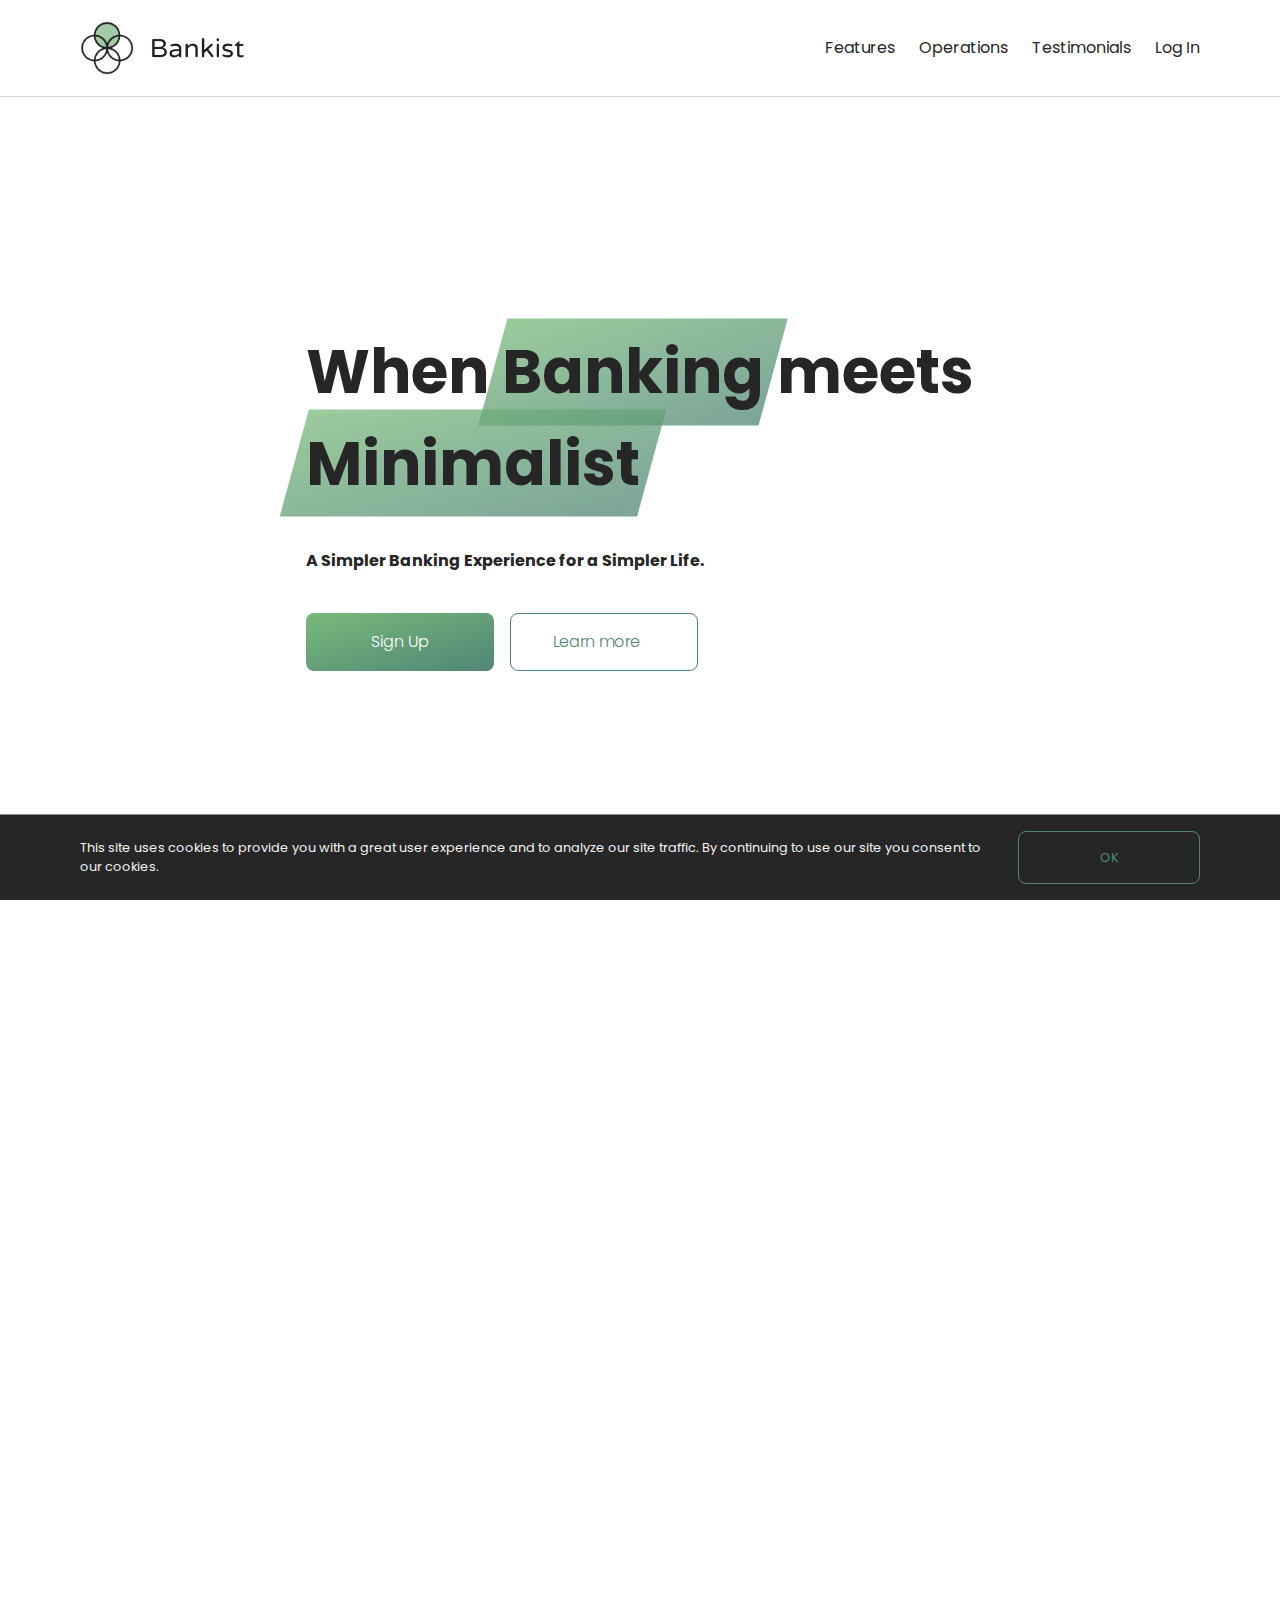
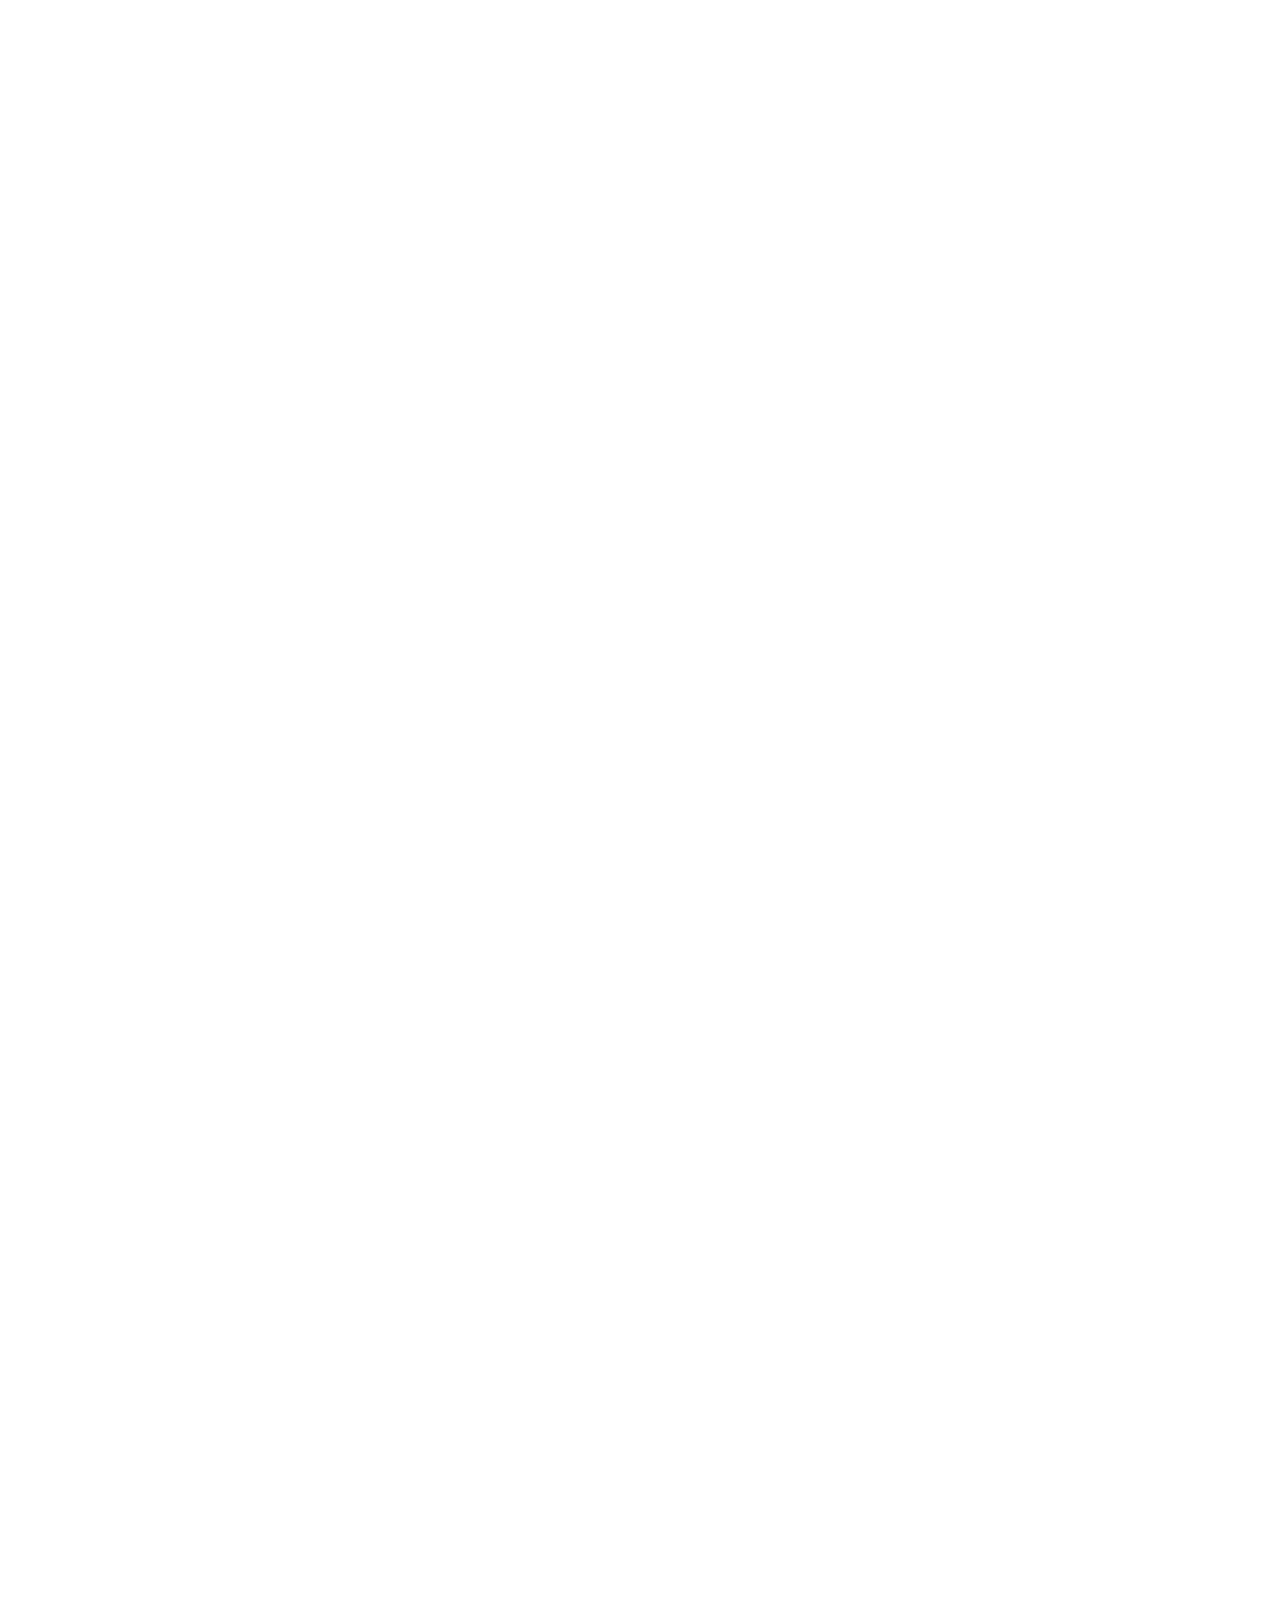
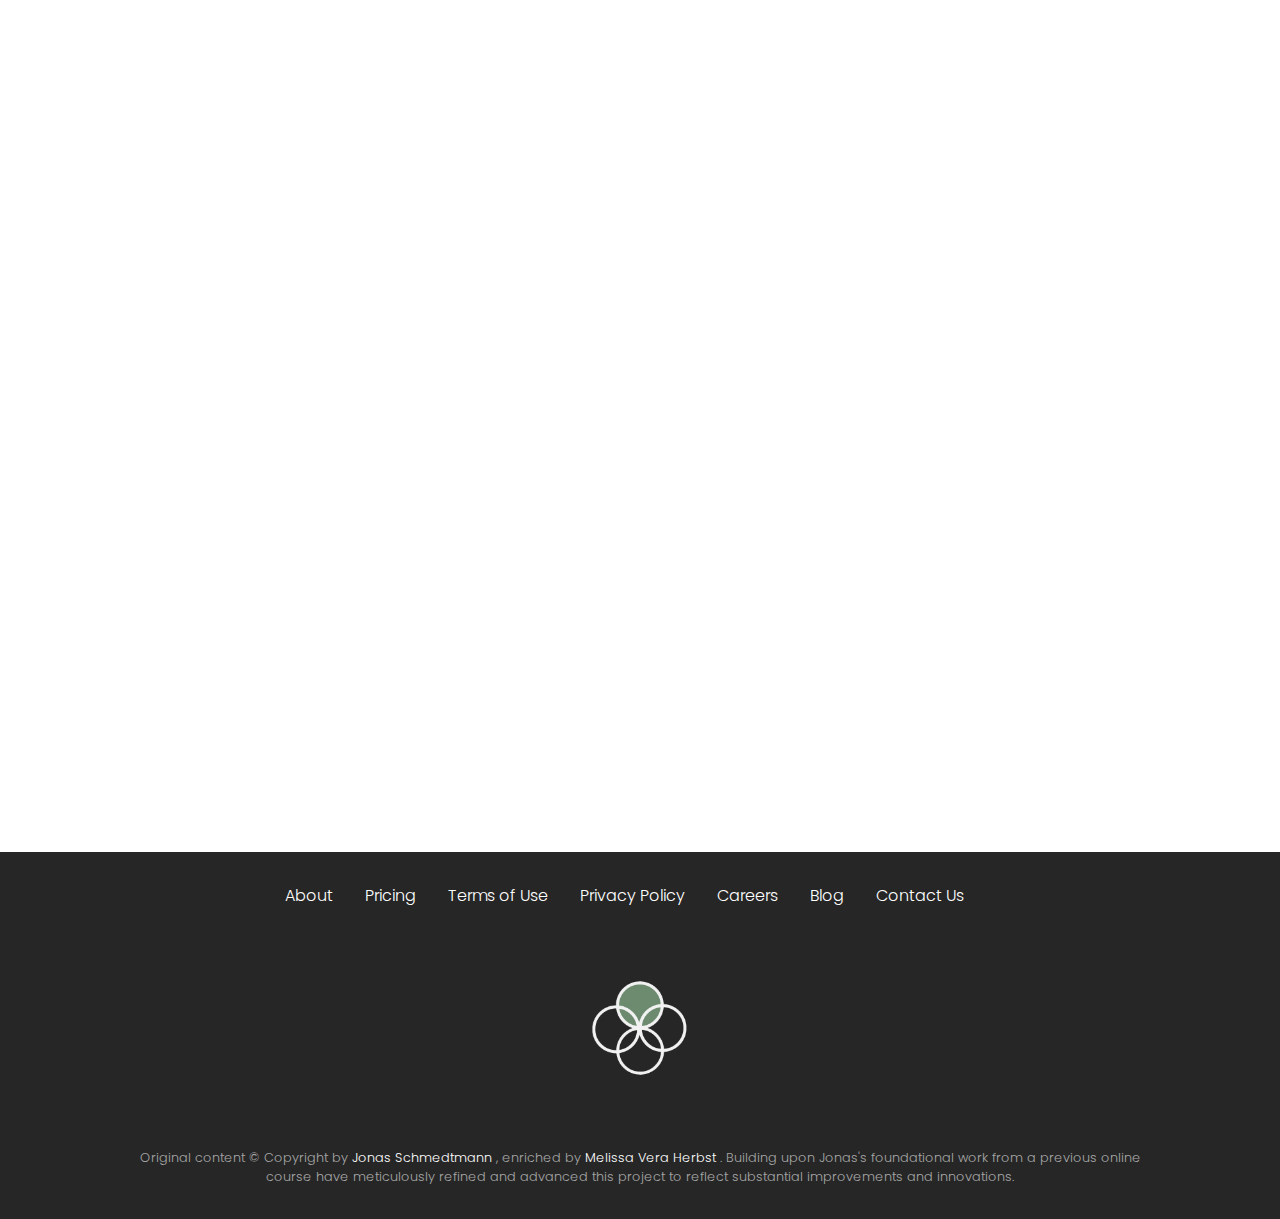
==== commit e8c7e68c: "add responsiveness" ====
--- a/index.html
+++ b/index.html
@@ -198,9 +198,7 @@
             Lorem ipsum dolor sit, amet consectetur adipisicing elit.
             Accusantium quas quisquam non? Quas voluptate nulla minima
             deleniti optio ullam nesciunt, numquam corporis et asperiores
-            laboriosam sunt, praesentium suscipit blanditiis. Necessitatibus
-            id alias reiciendis, perferendis facere pariatur dolore veniam
-            autem esse non voluptatem saepe provident nihil molestiae.
+            laboriosam sunt, praesentium suscipit blanditiis.
           </blockquote>
           <address class="testimonial__author">
             <img src="src/img/home/testimonials/user-1.jpg" alt="" class="testimonial__photo" />
@@ -219,8 +217,7 @@
             Quisquam itaque deserunt ullam, quia ea repellendus provident,
             ducimus neque ipsam modi voluptatibus doloremque, corrupti
             laborum. Incidunt numquam perferendis veritatis neque repellendus.
-            Lorem, ipsum dolor sit amet consectetur adipisicing elit. Illo
-            deserunt exercitationem deleniti.
+            Lorem, ipsum dolor sit amet consectetur adipisicing elit.
           </blockquote>
           <address class="testimonial__author">
             <img src="src/img/home/testimonials/user-2.jpg" alt="" class="testimonial__photo" />
@@ -240,8 +237,7 @@
             incidunt commodi architecto numquam omnis nulla autem,
             necessitatibus blanditiis modi similique quidem. Odio aliquam
             culpa dicta beatae quod maiores ipsa minus consequatur error sunt,
-            deleniti saepe aliquid quos inventore sequi. Necessitatibus id
-            alias reiciendis, perferendis facere.
+            deleniti saepe aliquid quos inventore sequi.
           </blockquote>
           <address class="testimonial__author">
             <img src="src/img/home/testimonials/user-3.jpg" alt="" class="testimonial__photo" />
--- a/src/css/index.css
+++ b/src/css/index.css
@@ -41,15 +41,17 @@
 	display: flex;
 	height: 4rem;
 	align-items: center;
+	justify-content: start;
+	min-width: 200px;
 }
 
 .nav .header__logo > img:nth-child(1) {
-	height: clamp(3rem, 10vw, 3.8rem);
+	height: clamp(3rem, 2.429rem + 1.19vw, 3.5rem);
 	margin-right: 1rem;
 }
 
 .nav .header__logo > img:nth-child(2) {
-	height: clamp(1.5rem, 8vw, 1.8rem);
+	height: clamp(1.2rem, 0.857rem + 0.71vw, 1.5rem);
 }
 
 /* nav and sticky class at the same time */
@@ -72,6 +74,7 @@
 .nav__item {
 	width: 100%;
 	padding-left: 1.5rem;
+	text-wrap: nowrap;
 }
 
 .nav__link:link,
@@ -92,6 +95,14 @@
 .nav__link--btn:active {
 	color: inherit;
 	color: var(--color-text);
+}
+
+@media (max-width: 768px) {
+	.nav {
+		flex-wrap: wrap;
+		justify-content: center;
+		gap: 1rem;
+	}
 }
 
 /* HEADER */
@@ -113,7 +124,7 @@
 }
 
 .hero h1 {
-	font-size: clamp(1rem, 8vw, 3.8rem);
+	font-size: clamp(1rem, 6.67vw, 3.8rem);
 	text-wrap: nowrap;
 }
 
@@ -157,6 +168,7 @@
 	font-family: inherit;
 	text-wrap: nowrap;
 	padding: 1rem 2.5rem;
+	width: clamp(9.375rem, 5.804rem + 7.44vw, 12.5rem);
 	max-width: 200px;
 	cursor: pointer;
 }
@@ -253,11 +265,43 @@
 	margin-bottom: 1rem;
 }
 
+@media (max-width: 768px) {
+	.features {
+		grid-template-rows: repeat(1fr, 6);
+		grid-template-columns: 1fr;
+	}
+
+	.features__img:nth-of-type(1) {
+		order: 0;
+	}
+
+	.features__img:nth-of-type(2) {
+		order: 2;
+	}
+
+	.features__img:nth-of-type(3) {
+		order: 4;
+	}
+
+	.features__feature:nth-of-type(1) {
+		order: 1;
+	}
+
+	.features__feature:nth-of-type(2) {
+		order: 3;
+	}
+
+	.features__feature:nth-of-type(3) {
+		order: 5;
+	}
+}
+
 /* OPERATIONS */
 .operations {
 	margin: 7.5rem auto 0 auto;
 	background-color: hsl(0, 0%, 95%);
 	max-height: 425px;
+	min-height: 40vh;
 	border-radius: 16px;
 }
 
@@ -298,47 +342,56 @@
 
 .operations__content {
 	display: none;
-	/* JUST PRESENTATIONAL */
-	padding: 2.5rem 7rem 6.5rem 7rem;
+	padding: 2.5rem;
+	max-width: 80%;
+	margin: 0 auto;
+	gap: 1rem;
 }
 
 .operations__content--active {
 	display: grid;
-	grid-template-columns: 5rem 1fr;
-	column-gap: 2rem;
+	grid-template-columns: 0.1fr 1fr;
+	column-gap: 1rem;
 }
 
 .operations__header {
 	font-weight: 500;
 	align-self: center;
+	font-size: 1rem;
 }
 
 .operations__icon {
+	grid-column: 1;
 	display: flex;
 	align-items: center;
 	justify-content: center;
-	font-size: 1.25rem;
-	width: 3.5rem;
+	font-size: clamp(1rem, 0.429rem + 1.19vw, 1.5rem);
+	max-width: 3.5rem;
 	aspect-ratio: 1;
 	border-radius: 50%;
 	background-color: var(--color-secondary);
 	color: hsl(0, 0%, 95%);
 }
 
-.operations__icon svg {
-	height: clamp(1rem, 5vw, 1.8rem);
-	fill: hsl(0, 0%, 95%);
-}
-
 .operations__content p {
 	grid-column: 2;
+}
+
+@media (max-width: 768px) {
+	.operations__content {
+		max-width: 100%;
+	}
 }
 
 /* SLIDER */
 .slider {
 	position: relative;
-	max-width: 100rem;
-	height: 35rem;
+	height: 60vh;
+	width: 100%;
+	display: flex;
+	flex-direction: column;
+	justify-content: center;
+	align-items: center;
 	overflow: hidden;
 }
 
@@ -346,11 +399,12 @@
 	position: absolute;
 	top: 0;
 	width: 100%;
-	height: 100%;
-	display: flex;
-	align-items: center;
-	justify-content: center;
+	height: 95%;
+	display: flex;
+	flex-direction: column;
+	justify-content: space-between;
 	transition: transform 1s;
+	padding: 2rem 4rem;
 }
 
 .slider__btn {
@@ -388,17 +442,17 @@
 }
 
 .dots__dot {
-	opacity: 0.65;
 	height: 1rem;
 	aspect-ratio: 1;
 	border-radius: 50%;
 	margin-right: 1.25rem;
+
 	cursor: pointer;
 	transition: all 0.5s;
 
 	border: none;
 	background-color: var(--color-text);
-	opacity: 0.25;
+	opacity: 0.45;
 }
 
 .dots__dot:last-child {
@@ -412,13 +466,8 @@
 
 /* TESTIMONIALS */
 .testimonial {
-	position: relative;
-	background-color: hsl(0, 0%, 95%);
-	border-radius: 16px;
-	padding: 2rem 3rem;
 	width: 80%;
-	height: 100%;
-	max-height: 500px;
+	margin: 0 auto;
 }
 
 .testimonial__header {
@@ -429,33 +478,46 @@
 
 .testimonial__text {
 	position: relative;
-	margin-bottom: 3.5rem;
+	margin-bottom: 2rem;
 	color: var(--color-text-muted);
 }
 
-.testimonial::after {
-	display: block;
+.testimonial__text::before {
+	content: "\201C";
 	position: absolute;
-	content: "\201C";
-	font-size: 15rem;
-	line-height: 1;
-	top: -10%;
-	left: -2rem;
-	opacity: 0.6;
-	color: var(--color-primary);
+	top: 5rem;
+	left: -4rem;
+	font-family: sans-serif;
+	font-size: 18rem;
+	line-height: 1rem;
+	color: var(--color-primary-darker);
+	opacity: 0.15;
+}
+
+.testimonial__text::after {
+	content: "\201D";
+	position: absolute;
+	bottom: -3rem;
+	right: -4rem;
+	font-family: sans-serif;
+	font-size: 18rem;
+	line-height: 1rem;
+	color: var(--color-primary-darker);
+	opacity: 0.15;
 }
 
 .testimonial__author {
+	margin-top: auto;
 	display: grid;
 	grid-template-columns: 7.25rem 1fr;
-	column-gap: 2rem;
-	margin: 0 auto;
+	/* column-gap: 2rem; */
+	/* margin: 0 auto; */
 	font-style: normal;
 }
 
 .testimonial__photo {
 	grid-row: 1 / span 2;
-	width: 7.5rem;
+	width: clamp(3rem, 12.5vw, 7.5rem);
 	border-radius: 50%;
 }
 
